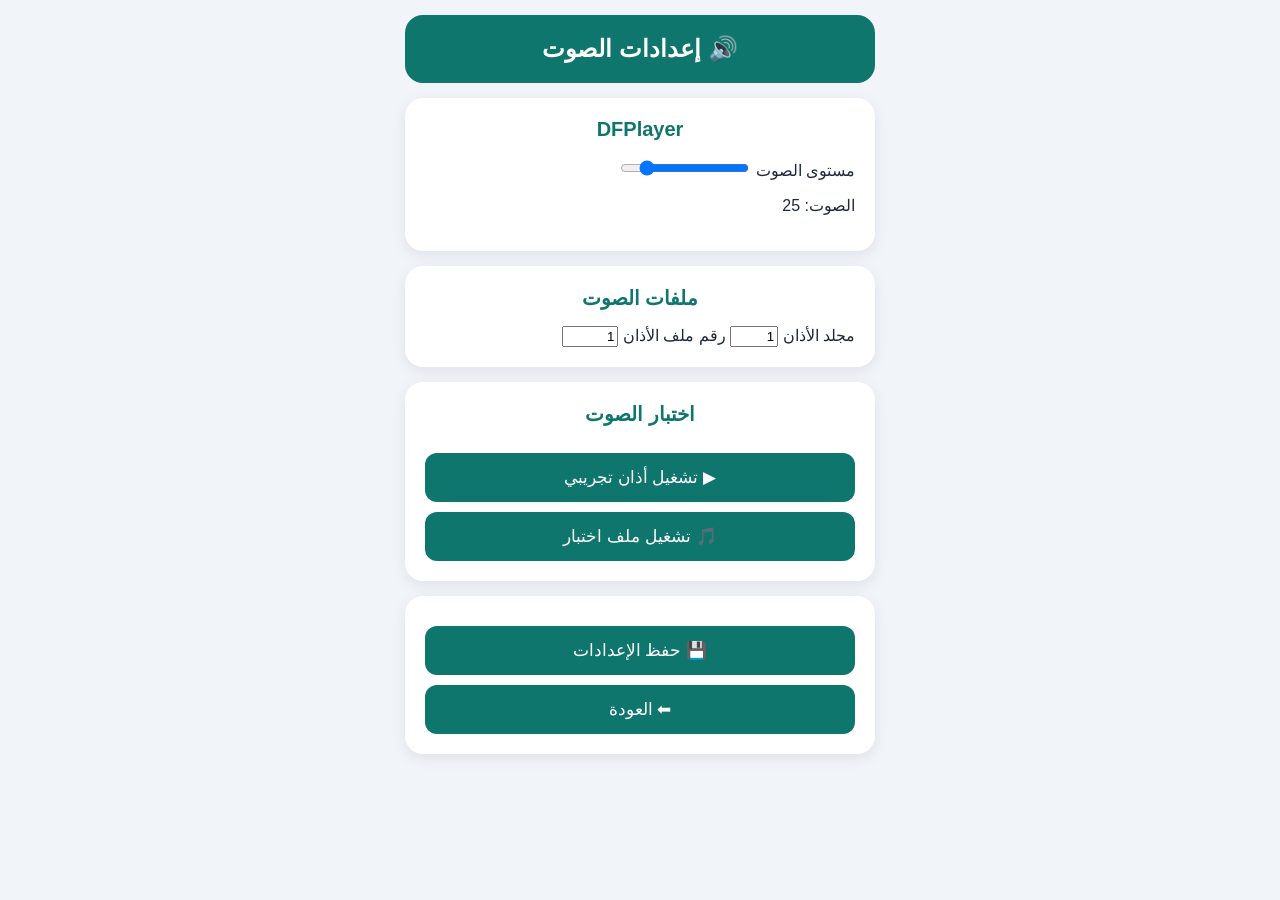
==== data/web/audio.html @ fe8dc4fa "Update project" ====
<!DOCTYPE html>
<html lang="ar" dir="rtl">

<head>

<meta charset="UTF-8">

<meta name="viewport" content="width=device-width, initial-scale=1.0">

<title>
إعدادات الصوت
</title>

<link rel="stylesheet" href="style.css">

</head>


<body>


<div class="app">


<header class="header">

<h1>
🔊 إعدادات الصوت
</h1>

</header>




<section class="card">


<h2>
DFPlayer
</h2>



<label>
مستوى الصوت
</label>


<input 
type="range"
id="volume"
min="0"
max="30"
value="25"
oninput="showVolume(this.value)"
>


<p>

الصوت:
<span id="volumeValue">
25
</span>

</p>



</section>





<section class="card">


<h2>
ملفات الصوت
</h2>



<label>
مجلد الأذان
</label>


<input

type="number"

id="azanFolder"

value="1"

min="1"

max="99"

>




<label>
رقم ملف الأذان
</label>


<input

type="number"

id="azanFile"

value="1"

min="1"

max="999"

>



</section>





<section class="card">


<h2>
اختبار الصوت
</h2>



<button onclick="testAzan()">

▶ تشغيل أذان تجريبي

</button>



<button onclick="testSound()">

🎵 تشغيل ملف اختبار

</button>



</section>






<section class="card">


<button onclick="saveAudioSettings()">

💾 حفظ الإعدادات

</button>



<button onclick="location.href='index.html'">

⬅ العودة

</button>


</section>



</div>



<script src="script.js"></script>



<script>


function showVolume(value)
{

document.getElementById("volumeValue").innerHTML=value;

}




function testSound()
{


fetch("/api/test/audio",
{

method:"POST"

});


}





function saveAudioSettings()
{


let data =
{

volume:
document.getElementById("volume").value,


azanFolder:
document.getElementById("azanFolder").value,


azanFile:
document.getElementById("azanFile").value


};



fetch("/api/settings/audio",
{

method:"POST",

headers:
{
"Content-Type":"application/json"
},

body:
JSON.stringify(data)

});



alert("تم حفظ إعدادات الصوت");


}



</script>



</body>

</html>
---- data/web/style.css ----
* {
    box-sizing: border-box;
}


body {

    margin: 0;

    padding: 0;

    font-family: "Tahoma", "Arial", sans-serif;

    background: #f1f5f9;

    color: #1e293b;

}



.app {

    max-width: 500px;

    margin: auto;

    padding: 15px;

}



/* Header */

.header {

    background: #0f766e;

    color: white;

    padding: 20px;

    border-radius: 18px;

    text-align: center;

    margin-bottom: 15px;

}


.header h1 {

    margin: 0;

    font-size: 24px;

}


#deviceStatus {

    display: inline-block;

    margin-top: 10px;

    background: rgba(255,255,255,0.2);

    padding: 5px 15px;

    border-radius: 20px;

}



/* Clock */

.clock-card {

    background: white;

    border-radius: 20px;

    padding: 25px;

    text-align: center;

    margin-bottom: 15px;

    box-shadow: 0 4px 15px rgba(0,0,0,0.08);

}



#time {

    font-size: 48px;

    font-weight: bold;

    color: #0f766e;

}



#date {

    margin-top: 10px;

    font-size: 18px;

}



/* Cards */

.card {

    background: white;

    border-radius: 18px;

    padding: 20px;

    margin-bottom: 15px;

    box-shadow: 0 4px 15px rgba(0,0,0,0.08);

}



.card h2 {

    margin-top: 0;

    text-align: center;

    color: #0f766e;

    font-size: 20px;

}



/* Next Prayer */

.next-prayer {

    text-align: center;

}



.prayer-name {

    font-size: 36px;

    font-weight: bold;

    margin: 15px;

}



.countdown {

    font-size: 22px;

    color: #dc2626;

}



/* Prayer List */

.prayer-list div {

    display: flex;

    justify-content: space-between;

    padding: 12px;

    border-bottom: 1px solid #e2e8f0;

    font-size: 18px;

}


.prayer-list div:last-child {

    border-bottom: none;

}



/* Status */

.status div {

    display: flex;

    justify-content: space-between;

    padding: 12px;

    font-size: 18px;

}



/* Buttons */

button {

    width: 100%;

    padding: 14px;

    margin-top: 10px;

    border: none;

    border-radius: 12px;

    background: #0f766e;

    color: white;

    font-size: 17px;

    cursor: pointer;

}



button:hover {

    opacity: 0.85;

}



/* Mobile */

@media(max-width:400px) {


    #time {

        font-size: 38px;

    }


    .prayer-name {

        font-size: 30px;

    }

}
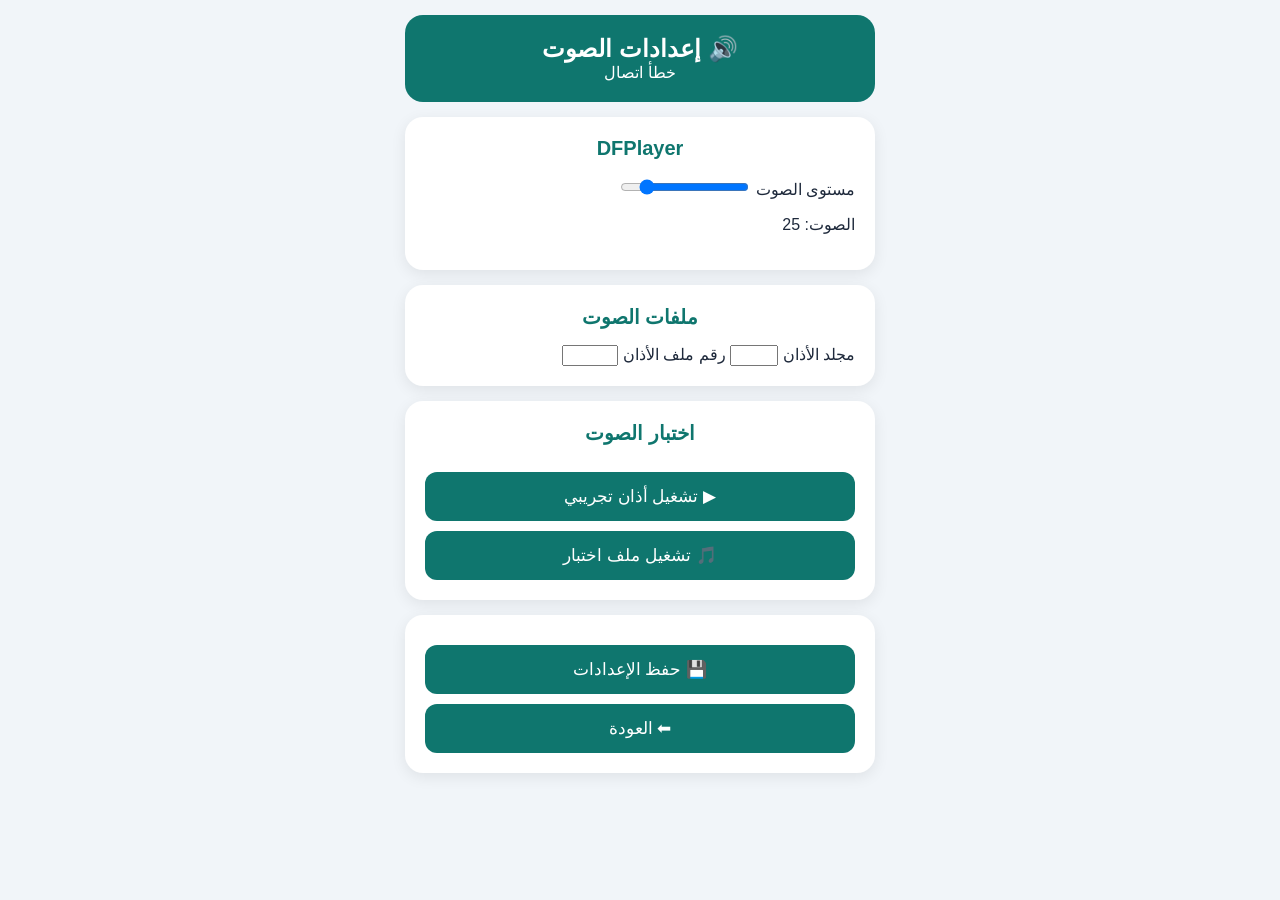
==== commit b9dd1c80: "Update project" ====
--- a/data/web/audio.html
+++ b/data/web/audio.html
@@ -22,13 +22,19 @@
 <div class="app">
 
 
+
 <header class="header">
 
 <h1>
 🔊 إعدادات الصوت
 </h1>
 
+<span id="status">
+جاري التحميل...
+</span>
+
 </header>
+
 
 
 
@@ -47,7 +53,8 @@
 </label>
 
 
-<input 
+
+<input
 type="range"
 id="volume"
 min="0"
@@ -57,18 +64,19 @@
 >
 
 
+
 <p>
-
 الصوت:
 <span id="volumeValue">
 25
 </span>
-
 </p>
 
 
 
 </section>
+
+
 
 
 
@@ -83,6 +91,7 @@
 
 
 
+
 <label>
 مجلد الأذان
 </label>
@@ -94,8 +103,6 @@
 
 id="azanFolder"
 
-value="1"
-
 min="1"
 
 max="99"
@@ -116,8 +123,6 @@
 
 id="azanFile"
 
-value="1"
-
 min="1"
 
 max="999"
@@ -127,6 +132,10 @@
 
 
 </section>
+
+
+
+
 
 
 
@@ -164,6 +173,9 @@
 
 
 
+
+
+
 <section class="card">
 
 
@@ -175,21 +187,29 @@
 
 
 
-<button onclick="location.href='index.html'">
+
+<button onclick="location.href='/'">
 
 ⬅ العودة
 
 </button>
 
 
+
 </section>
 
 
 
+
+
 </div>
 
 
 
+
+
+
+
 <script src="script.js"></script>
 
 
@@ -197,16 +217,148 @@
 <script>
 
 
+
+/*
+==============================
+تحميل الإعدادات من ESP
+==============================
+*/
+
+
+window.onload = function()
+{
+
+
+fetch("/api/settings/audio")
+
+
+.then(response => response.json())
+
+
+.then(data =>
+{
+
+
+document.getElementById("volume")
+.value = data.volume;
+
+
+
+document.getElementById("volumeValue")
+.innerHTML = data.volume;
+
+
+
+document.getElementById("azanFolder")
+.value = data.azanFolder;
+
+
+
+document.getElementById("azanFile")
+.value = data.azanFile;
+
+
+
+document.getElementById("status")
+.innerHTML =
+"متصل";
+
+
+
+})
+
+
+
+.catch(error =>
+{
+
+
+document.getElementById("status")
+.innerHTML =
+"خطأ اتصال";
+
+
+});
+
+
+
+};
+
+
+
+
+
+
+
+/*
+==============================
+عرض مستوى الصوت
+==============================
+*/
+
+
 function showVolume(value)
 {
 
-document.getElementById("volumeValue").innerHTML=value;
+
+document.getElementById("volumeValue")
+.innerHTML=value;
+
 
 }
 
 
 
 
+
+
+
+
+
+/*
+==============================
+اختبار الأذان
+==============================
+*/
+
+
+function testAzan()
+{
+
+
+fetch("/api/test/azan",
+{
+
+method:"POST"
+
+})
+
+
+.then(() =>
+{
+
+alert("تم تشغيل الأذان");
+
+});
+
+
+}
+
+
+
+
+
+
+
+
+
+/*
+==============================
+اختبار ملف صوت
+==============================
+*/
+
+
 function testSound()
 {
 
@@ -216,6 +368,14 @@
 
 method:"POST"
 
+})
+
+
+.then(() =>
+{
+
+alert("تم تشغيل الملف");
+
 });
 
 
@@ -225,6 +385,17 @@
 
 
 
+
+
+
+
+/*
+==============================
+حفظ الإعدادات
+==============================
+*/
+
+
 function saveAudioSettings()
 {
 
@@ -232,42 +403,74 @@
 let data =
 {
 
+
 volume:
-document.getElementById("volume").value,
+Number(
+document.getElementById("volume").value
+),
+
 
 
 azanFolder:
-document.getElementById("azanFolder").value,
+Number(
+document.getElementById("azanFolder").value
+),
+
 
 
 azanFile:
+Number(
 document.getElementById("azanFile").value
+)
 
 
 };
 
 
 
+
 fetch("/api/settings/audio",
 {
 
+
 method:"POST",
 
+
 headers:
 {
+
 "Content-Type":"application/json"
+
 },
+
+
 
 body:
 JSON.stringify(data)
 
+
+
+})
+
+
+
+.then(response => response.text())
+
+
+.then(() =>
+{
+
+
+alert(
+"تم حفظ إعدادات الصوت"
+);
+
+
+
 });
 
 
 
-alert("تم حفظ إعدادات الصوت");
-
-
 }
 
 
@@ -276,6 +479,7 @@
 
 
 
+
 </body>
 
 </html>
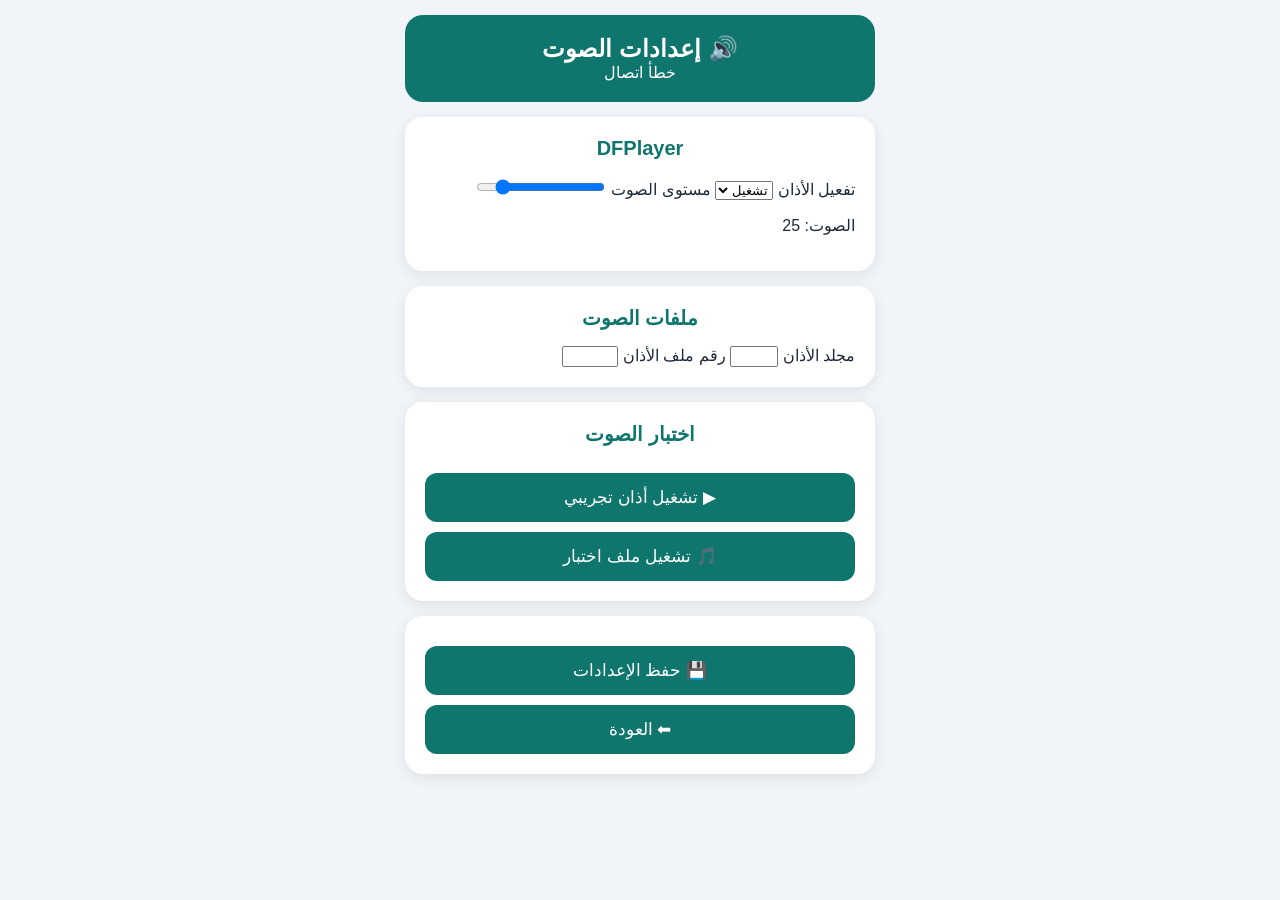
==== commit 1dbbe3b4: "Backup before WiFi Manager redesign" ====
--- a/data/web/audio.html
+++ b/data/web/audio.html
@@ -46,6 +46,22 @@
 DFPlayer
 </h2>
 
+
+<label>
+تفعيل الأذان
+</label>
+
+<select id="azanEnable">
+
+<option value="true">
+تشغيل
+</option>
+
+<option value="false">
+إيقاف
+</option>
+
+</select>
 
 
 <label>
@@ -242,6 +258,8 @@
 document.getElementById("volume")
 .value = data.volume;
 
+document.getElementById("azanEnable")
+.value = data.azanEnable;
 
 
 document.getElementById("volumeValue")
@@ -402,7 +420,6 @@
 
 let data =
 {
-
 
 volume:
 Number(
@@ -410,6 +427,9 @@
 ),
 
 
+azanEnable:
+document.getElementById("azanEnable").value === "true",
+
 
 azanFolder:
 Number(
@@ -417,13 +437,11 @@
 ),
 
 
-
 azanFile:
 Number(
 document.getElementById("azanFile").value
 )
 
-
 };
 
 
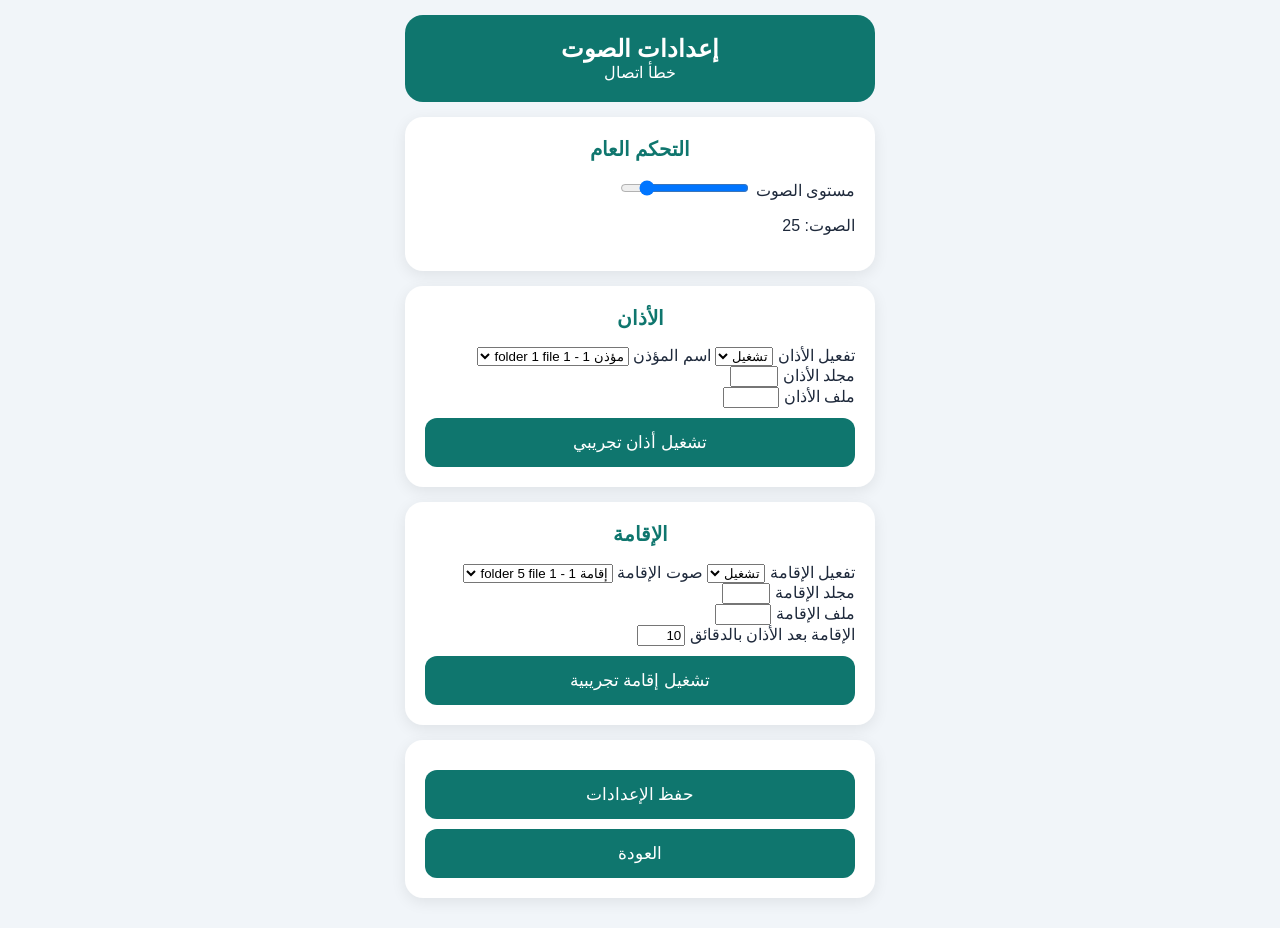
==== commit a111fac7: "Add LCD display integration and redesign AP WiFi setup page" ====
--- a/data/web/audio.html
+++ b/data/web/audio.html
@@ -2,502 +2,199 @@
 <html lang="ar" dir="rtl">
 
 <head>
-
 <meta charset="UTF-8">
-
 <meta name="viewport" content="width=device-width, initial-scale=1.0">
-
-<title>
-إعدادات الصوت
-</title>
-
+<title>إعدادات الصوت</title>
 <link rel="stylesheet" href="style.css">
-
 </head>
 
-
 <body>
-
-
 <div class="app">
 
-
-
 <header class="header">
-
-<h1>
-🔊 إعدادات الصوت
-</h1>
-
-<span id="status">
-جاري التحميل...
-</span>
-
+<h1>إعدادات الصوت</h1>
+<span id="status">جاري التحميل...</span>
 </header>
 
-
-
-
-
-<section class="card">
-
-
-<h2>
-DFPlayer
-</h2>
-
-
-<label>
-تفعيل الأذان
-</label>
-
-<select id="azanEnable">
-
-<option value="true">
-تشغيل
-</option>
-
-<option value="false">
-إيقاف
-</option>
-
-</select>
-
-
-<label>
-مستوى الصوت
-</label>
-
-
-
-<input
-type="range"
-id="volume"
-min="0"
-max="30"
-value="25"
-oninput="showVolume(this.value)"
->
-
-
+<section class="card">
+<h2>التحكم العام</h2>
+
+<label for="volume">مستوى الصوت</label>
+<input type="range" id="volume" min="0" max="30" value="25" oninput="showVolume(this.value)">
 
 <p>
 الصوت:
-<span id="volumeValue">
-25
-</span>
+<span id="volumeValue">25</span>
 </p>
-
-
-
-</section>
-
-
-
-
-
-
-
-<section class="card">
-
-
-<h2>
-ملفات الصوت
-</h2>
-
-
-
-
-<label>
-مجلد الأذان
-</label>
-
-
-<input
-
-type="number"
-
-id="azanFolder"
-
-min="1"
-
-max="99"
-
->
-
-
-
-
-<label>
-رقم ملف الأذان
-</label>
-
-
-<input
-
-type="number"
-
-id="azanFile"
-
-min="1"
-
-max="999"
-
->
-
-
-
-</section>
-
-
-
-
-
-
-
-
-
-<section class="card">
-
-
-<h2>
-اختبار الصوت
-</h2>
-
-
-
-<button onclick="testAzan()">
-
-▶ تشغيل أذان تجريبي
-
-</button>
-
-
-
-<button onclick="testSound()">
-
-🎵 تشغيل ملف اختبار
-
-</button>
-
-
-
-</section>
-
-
-
-
-
-
-
-
-
-<section class="card">
-
-
-<button onclick="saveAudioSettings()">
-
-💾 حفظ الإعدادات
-
-</button>
-
-
-
-
-<button onclick="location.href='/'">
-
-⬅ العودة
-
-</button>
-
-
-
-</section>
-
-
-
-
-
-</div>
-
-
-
-
-
-
-
-<script src="script.js"></script>
-
-
+</section>
+
+<section class="card">
+<h2>الأذان</h2>
+
+<label for="azanEnable">تفعيل الأذان</label>
+<select id="azanEnable">
+<option value="true">تشغيل</option>
+<option value="false">إيقاف</option>
+</select>
+
+<label for="azanPreset">اسم المؤذن</label>
+<select id="azanPreset" onchange="applyPreset('azan')">
+<option value="1:1">مؤذن 1 - folder 1 file 1</option>
+<option value="1:2">مؤذن 2 - folder 1 file 2</option>
+<option value="1:3">مؤذن 3 - folder 1 file 3</option>
+<option value="1:4">مؤذن 4 - folder 1 file 4</option>
+</select>
+
+<div class="field-row">
+<div>
+<label for="azanFolder">مجلد الأذان</label>
+<input type="number" id="azanFolder" min="1" max="99">
+</div>
+
+<div>
+<label for="azanFile">ملف الأذان</label>
+<input type="number" id="azanFile" min="1" max="999">
+</div>
+</div>
+
+<button onclick="testAzan()">تشغيل أذان تجريبي</button>
+</section>
+
+<section class="card">
+<h2>الإقامة</h2>
+
+<label for="iqamaEnable">تفعيل الإقامة</label>
+<select id="iqamaEnable">
+<option value="true">تشغيل</option>
+<option value="false">إيقاف</option>
+</select>
+
+<label for="iqamaPreset">صوت الإقامة</label>
+<select id="iqamaPreset" onchange="applyPreset('iqama')">
+<option value="5:1">إقامة 1 - folder 5 file 1</option>
+<option value="5:2">إقامة 2 - folder 5 file 2</option>
+<option value="5:3">إقامة 3 - folder 5 file 3</option>
+<option value="5:4">إقامة 4 - folder 5 file 4</option>
+</select>
+
+<div class="field-row">
+<div>
+<label for="iqamaFolder">مجلد الإقامة</label>
+<input type="number" id="iqamaFolder" min="1" max="99">
+</div>
+
+<div>
+<label for="iqamaFile">ملف الإقامة</label>
+<input type="number" id="iqamaFile" min="1" max="999">
+</div>
+</div>
+
+<label for="iqamaDelay">الإقامة بعد الأذان بالدقائق</label>
+<input type="number" id="iqamaDelay" min="0" max="60" value="10">
+
+<button onclick="testIqama()">تشغيل إقامة تجريبية</button>
+</section>
+
+<section class="card">
+<button onclick="saveAudioSettings()">حفظ الإعدادات</button>
+<button onclick="location.href='/'">العودة</button>
+</section>
+
+</div>
 
 <script>
-
-
-
-/*
-==============================
-تحميل الإعدادات من ESP
-==============================
-*/
-
-
-window.onload = function()
-{
-
-
-fetch("/api/settings/audio")
-
-
-.then(response => response.json())
-
-
-.then(data =>
-{
-
-
-document.getElementById("volume")
-.value = data.volume;
-
-document.getElementById("azanEnable")
-.value = data.azanEnable;
-
-
-document.getElementById("volumeValue")
-.innerHTML = data.volume;
-
-
-
-document.getElementById("azanFolder")
-.value = data.azanFolder;
-
-
-
-document.getElementById("azanFile")
-.value = data.azanFile;
-
-
-
-document.getElementById("status")
-.innerHTML =
-"متصل";
-
-
-
-})
-
-
-
-.catch(error =>
-{
-
-
-document.getElementById("status")
-.innerHTML =
-"خطأ اتصال";
-
-
-});
-
-
-
-};
-
-
-
-
-
-
-
-/*
-==============================
-عرض مستوى الصوت
-==============================
-*/
-
-
-function showVolume(value)
-{
-
-
-document.getElementById("volumeValue")
-.innerHTML=value;
-
-
-}
-
-
-
-
-
-
-
-
-
-/*
-==============================
-اختبار الأذان
-==============================
-*/
-
-
-function testAzan()
-{
-
-
-fetch("/api/test/azan",
-{
-
-method:"POST"
-
-})
-
-
-.then(() =>
-{
-
-alert("تم تشغيل الأذان");
-
-});
-
-
-}
-
-
-
-
-
-
-
-
-
-/*
-==============================
-اختبار ملف صوت
-==============================
-*/
-
-
-function testSound()
-{
-
-
-fetch("/api/test/audio",
-{
-
-method:"POST"
-
-})
-
-
-.then(() =>
-{
-
-alert("تم تشغيل الملف");
-
-});
-
-
-}
-
-
-
-
-
-
-
-
-
-/*
-==============================
-حفظ الإعدادات
-==============================
-*/
-
-
-function saveAudioSettings()
-{
-
-
-let data =
-{
-
-volume:
-Number(
-document.getElementById("volume").value
-),
-
-
-azanEnable:
-document.getElementById("azanEnable").value === "true",
-
-
-azanFolder:
-Number(
-document.getElementById("azanFolder").value
-),
-
-
-azanFile:
-Number(
-document.getElementById("azanFile").value
-)
-
-};
-
-
-
-
-fetch("/api/settings/audio",
-{
-
-
-method:"POST",
-
-
-headers:
-{
-
-"Content-Type":"application/json"
-
-},
-
-
-
-body:
-JSON.stringify(data)
-
-
-
-})
-
-
-
-.then(response => response.text())
-
-
-.then(() =>
-{
-
-
-alert(
-"تم حفظ إعدادات الصوت"
-);
-
-
-
-});
-
-
-
-}
-
-
-
+function splitPreset(value) {
+    const parts = value.split(":");
+    return {
+        folder: Number(parts[0]),
+        file: Number(parts[1])
+    };
+}
+
+function setPresetFromValues(type, folder, file) {
+    const preset = document.getElementById(type + "Preset");
+    const value = folder + ":" + file;
+
+    for (const option of preset.options) {
+        if (option.value === value) {
+            preset.value = value;
+            return;
+        }
+    }
+}
+
+function applyPreset(type) {
+    const selected = splitPreset(document.getElementById(type + "Preset").value);
+    document.getElementById(type + "Folder").value = selected.folder;
+    document.getElementById(type + "File").value = selected.file;
+}
+
+function showVolume(value) {
+    document.getElementById("volumeValue").textContent = value;
+}
+
+function loadAudioSettings() {
+    fetch("/api/settings/audio")
+        .then(response => response.json())
+        .then(data => {
+            document.getElementById("volume").value = data.volume;
+            document.getElementById("volumeValue").textContent = data.volume;
+
+            document.getElementById("azanEnable").value = String(data.azanEnable);
+            document.getElementById("azanFolder").value = data.azanFolder;
+            document.getElementById("azanFile").value = data.azanFile;
+            setPresetFromValues("azan", data.azanFolder, data.azanFile);
+
+            document.getElementById("iqamaEnable").value = String(data.iqamaEnable);
+            document.getElementById("iqamaFolder").value = data.iqamaFolder;
+            document.getElementById("iqamaFile").value = data.iqamaFile;
+            document.getElementById("iqamaDelay").value = data.iqamaDelay;
+            setPresetFromValues("iqama", data.iqamaFolder, data.iqamaFile);
+
+            document.getElementById("status").textContent = "متصل";
+        })
+        .catch(() => {
+            document.getElementById("status").textContent = "خطأ اتصال";
+        });
+}
+
+function testAzan() {
+    fetch("/api/test/azan", { method: "POST" })
+        .then(() => alert("تم تشغيل الأذان"));
+}
+
+function testIqama() {
+    fetch("/api/test/iqama", { method: "POST" })
+        .then(() => alert("تم تشغيل الإقامة"));
+}
+
+function saveAudioSettings() {
+    const data = {
+        volume: Number(document.getElementById("volume").value),
+        azanEnable: document.getElementById("azanEnable").value === "true",
+        azanFolder: Number(document.getElementById("azanFolder").value),
+        azanFile: Number(document.getElementById("azanFile").value),
+        iqamaEnable: document.getElementById("iqamaEnable").value === "true",
+        iqamaFolder: Number(document.getElementById("iqamaFolder").value),
+        iqamaFile: Number(document.getElementById("iqamaFile").value),
+        iqamaDelay: Number(document.getElementById("iqamaDelay").value)
+    };
+
+    fetch("/api/settings/audio", {
+        method: "POST",
+        headers: {
+            "Content-Type": "application/json"
+        },
+        body: JSON.stringify(data)
+    })
+    .then(() => {
+        document.getElementById("status").textContent = "تم الحفظ";
+        alert("تم حفظ إعدادات الصوت");
+    });
+}
+
+window.onload = loadAudioSettings;
 </script>
 
-
-
-
 </body>
-
-</html>+</html>
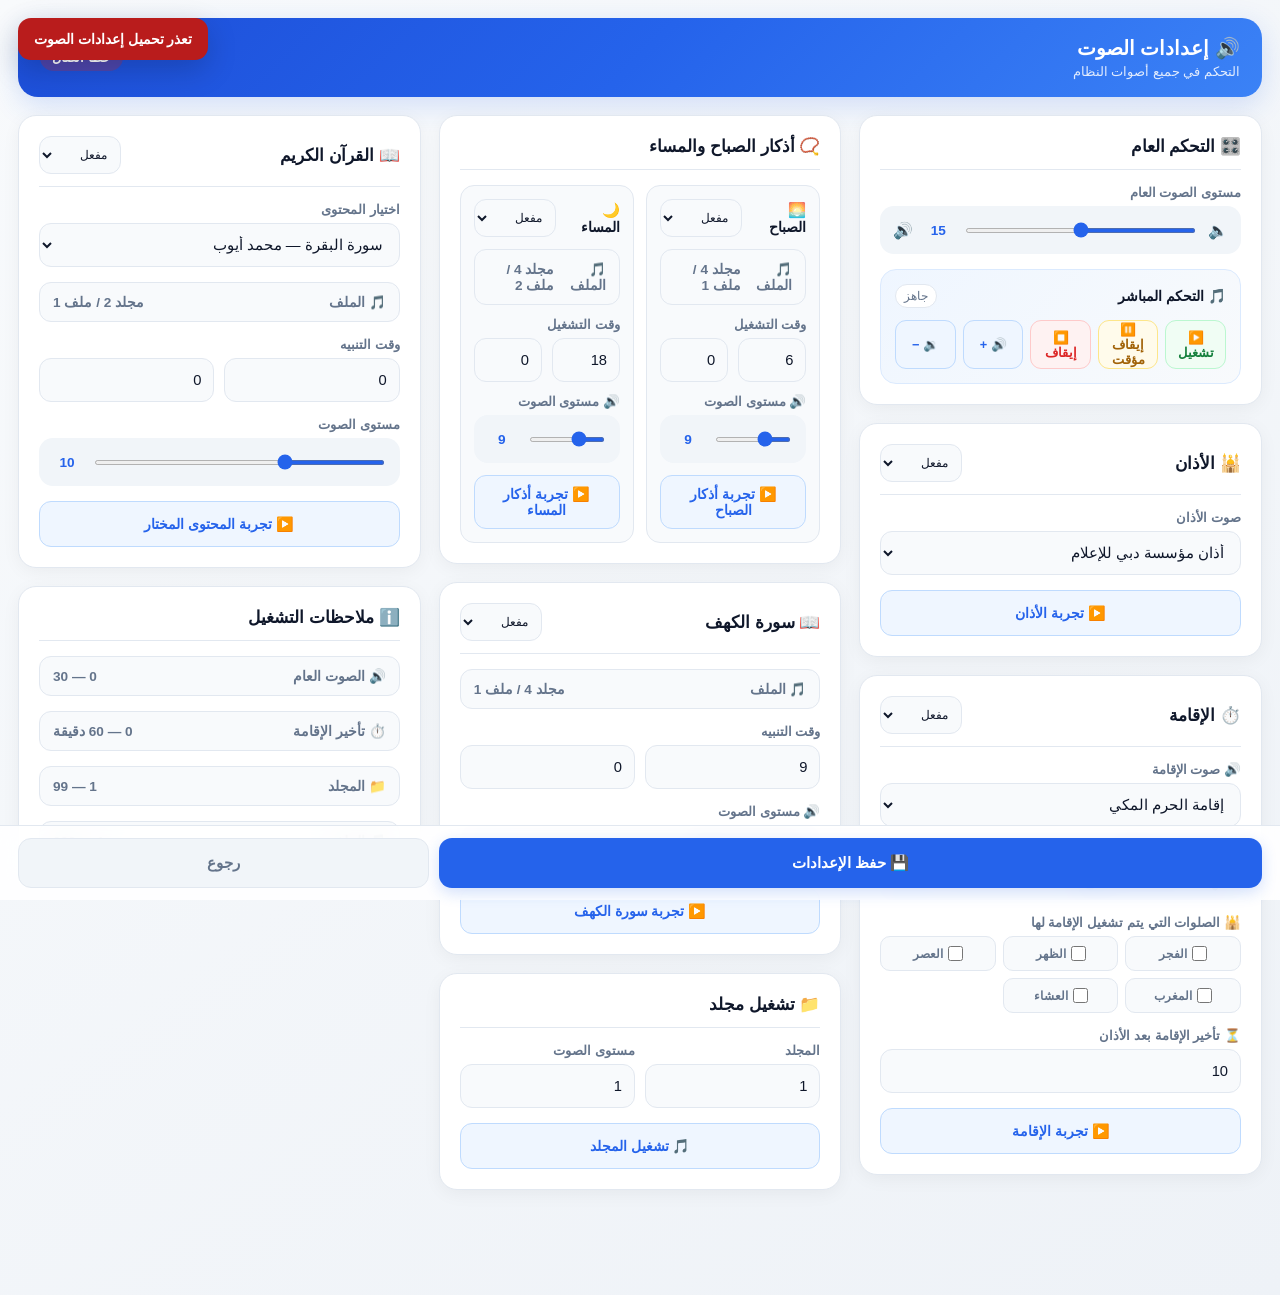
==== commit 99129e25: "Improve WiFi startup, prayer initialization and settings defaults" ====
--- a/data/web/audio.html
+++ b/data/web/audio.html
@@ -2,199 +2,5070 @@
 <html lang="ar" dir="rtl">
 
 <head>
-<meta charset="UTF-8">
-<meta name="viewport" content="width=device-width, initial-scale=1.0">
-<title>إعدادات الصوت</title>
-<link rel="stylesheet" href="style.css">
+
+    <meta charset="UTF-8">
+
+    <meta
+        name="viewport"
+        content="width=device-width, initial-scale=1.0, maximum-scale=1.0, user-scalable=no">
+
+    <title>إعدادات الصوت</title>
+
+    <style>
+
+        :root {
+            --primary: #2563eb;
+            --primary-hover: #1d4ed8;
+
+            --bg: #f8fafc;
+            --card-bg: #ffffff;
+
+            --text: #0f172a;
+            --muted: #64748b;
+
+            --border: #e2e8f0;
+
+            --success: #16a34a;
+            --danger: #dc2626;
+            --warning: #d97706;
+
+            --radius: 18px;
+            --radius-small: 12px;
+
+            --shadow:
+                0 4px 20px -2px rgba(0, 0, 0, 0.06);
+
+            --shadow-hover:
+                0 8px 28px -4px rgba(0, 0, 0, 0.10);
+        }
+
+
+        * {
+            box-sizing: border-box;
+            -webkit-tap-highlight-color: transparent;
+        }
+
+
+        html {
+            width: 100%;
+            min-height: 100%;
+            scroll-behavior: smooth;
+        }
+
+
+        body {
+            margin: 0;
+            padding: 18px;
+            min-height: 100vh;
+
+            font-family:
+                -apple-system,
+                BlinkMacSystemFont,
+                "Segoe UI",
+                Roboto,
+                Tahoma,
+                Arial,
+                sans-serif;
+
+            background:
+                linear-gradient(
+                    145deg,
+                    #f8fafc 0%,
+                    #eef2f7 100%
+                );
+
+            color: var(--text);
+            direction: rtl;
+
+            padding-bottom: 105px;
+        }
+
+
+        button,
+        input,
+        select {
+            font-family: inherit;
+        }
+
+
+        button {
+            -webkit-tap-highlight-color: transparent;
+        }
+
+
+        button:focus-visible,
+        input:focus-visible,
+        select:focus-visible {
+            outline: 3px solid rgba(37, 99, 235, 0.18);
+            outline-offset: 2px;
+        }
+
+
+        .app {
+            width: 100%;
+            max-width: 1450px;
+            margin: 0 auto;
+        }
+
+
+        /* =====================================================
+           HEADER
+        ===================================================== */
+
+        .header {
+            width: 100%;
+
+            background:
+                linear-gradient(
+                    135deg,
+                    #1d4ed8,
+                    #2563eb,
+                    #3b82f6
+                );
+
+            color: #ffffff;
+
+            padding: 18px 22px;
+
+            border-radius: 20px;
+
+            box-shadow:
+                0 8px 28px rgba(37, 99, 235, 0.18);
+
+            display: flex;
+
+            justify-content: space-between;
+
+            align-items: center;
+
+            gap: 15px;
+
+            margin-bottom: 18px;
+        }
+
+
+        .header h1 {
+            margin: 0;
+            font-size: 1.25rem;
+            font-weight: 700;
+        }
+
+
+        .header small {
+            display: block;
+            margin-top: 4px;
+            opacity: 0.85;
+            font-size: 0.8rem;
+        }
+
+
+        .status-badge {
+            flex-shrink: 0;
+
+            font-size: 0.8rem;
+
+            padding: 6px 12px;
+
+            background:
+                rgba(255, 255, 255, 0.18);
+
+            color: #ffffff;
+
+            border-radius: 30px;
+
+            font-weight: 600;
+
+            white-space: nowrap;
+
+            transition:
+                background 0.2s ease;
+        }
+
+
+        .status-badge.success {
+            background: rgba(22, 163, 74, 0.25);
+        }
+
+
+        .status-badge.error {
+            background: rgba(220, 38, 38, 0.25);
+        }
+
+
+        /* =====================================================
+           GRID
+        ===================================================== */
+
+        .settings-grid {
+            display: grid;
+
+            grid-template-columns:
+                repeat(3, minmax(0, 1fr));
+
+            gap: 18px;
+
+            align-items: start;
+        }
+
+
+        .settings-column {
+            display: flex;
+            flex-direction: column;
+            gap: 18px;
+            min-width: 0;
+        }
+
+
+        /* =====================================================
+           CARD
+        ===================================================== */
+
+        .card {
+            width: 100%;
+
+            background: var(--card-bg);
+
+            border-radius: var(--radius);
+
+            padding: 20px;
+
+            border: 1px solid var(--border);
+
+            box-shadow: var(--shadow);
+
+            display: flex;
+
+            flex-direction: column;
+
+            gap: 15px;
+
+            min-width: 0;
+
+            transition:
+                box-shadow 0.2s ease,
+                transform 0.2s ease,
+                opacity 0.2s ease;
+        }
+
+
+        .card:hover {
+            box-shadow: var(--shadow-hover);
+        }
+
+
+        .card.disabled {
+            opacity: 0.58;
+        }
+
+
+        .card-header {
+            display: flex;
+
+            justify-content: space-between;
+
+            align-items: center;
+
+            gap: 10px;
+
+            padding-bottom: 12px;
+
+            border-bottom:
+                1px solid var(--border);
+        }
+
+
+        .card-header h2 {
+            margin: 0;
+
+            font-size: 1.05rem;
+
+            font-weight: 700;
+
+            display: flex;
+
+            align-items: center;
+
+            gap: 7px;
+        }
+
+
+        /* =====================================================
+           FIELDS
+        ===================================================== */
+
+        .field-group {
+            display: flex;
+            flex-direction: column;
+            gap: 6px;
+        }
+
+
+        label,
+        .label {
+            font-size: 0.84rem;
+            font-weight: 600;
+            color: var(--muted);
+        }
+
+
+        .field-row {
+            display: grid;
+
+            grid-template-columns:
+                repeat(2, minmax(0, 1fr));
+
+            gap: 10px;
+        }
+
+
+        /* =====================================================
+           INPUTS
+        ===================================================== */
+
+        input[type="number"],
+        select {
+            width: 100%;
+
+            min-width: 0;
+
+            min-height: 44px;
+
+            padding: 10px 12px;
+
+            border:
+                1px solid var(--border);
+
+            border-radius:
+                var(--radius-small);
+
+            background: #f8fafc;
+
+            color: var(--text);
+
+            font-size: 0.92rem;
+
+            outline: none;
+
+            transition:
+                border-color 0.2s ease,
+                box-shadow 0.2s ease,
+                background 0.2s ease;
+        }
+
+
+        input[type="number"]:focus,
+        select:focus {
+            border-color:
+                var(--primary);
+
+            background:
+                #ffffff;
+
+            box-shadow:
+                0 0 0 3px
+                rgba(37, 99, 235, 0.10);
+        }
+
+
+        .compact-select {
+            width: auto;
+
+            min-width: 82px;
+
+            min-height: 38px;
+
+            padding: 6px 9px;
+
+            font-size: 0.78rem;
+        }
+
+
+        /* =====================================================
+           VOLUME
+        ===================================================== */
+
+        .volume-box {
+            width: 100%;
+
+            min-height: 48px;
+
+            background:
+                #f1f5f9;
+
+            padding: 10px 13px;
+
+            border-radius: 14px;
+
+            display: flex;
+
+            align-items: center;
+
+            gap: 10px;
+        }
+
+
+        input[type="range"] {
+            flex: 1;
+
+            min-width: 0;
+
+            height: 5px;
+
+            padding: 0;
+
+            accent-color:
+                var(--primary);
+
+            cursor: pointer;
+        }
+
+
+        .val-badge {
+            min-width: 30px;
+
+            text-align: center;
+
+            font-weight: 700;
+
+            color: var(--primary);
+
+            font-size: 0.85rem;
+        }
+
+
+        .small-volume-box {
+            display: flex;
+
+            align-items: center;
+
+            gap: 8px;
+
+            background:
+                #f1f5f9;
+
+            border-radius: 12px;
+
+            padding: 9px 11px;
+        }
+
+
+        .small-volume-value {
+            min-width: 28px;
+
+            text-align: center;
+
+            font-size: 0.8rem;
+
+            font-weight: 700;
+
+            color: var(--primary);
+        }
+
+
+        /* =====================================================
+           LIVE AUDIO CONTROL
+        ===================================================== */
+
+        .audio-control-box {
+            background:
+                linear-gradient(
+                    135deg,
+                    #eff6ff,
+                    #f8fafc
+                );
+
+            border:
+                1px solid #dbeafe;
+
+            border-radius: 16px;
+
+            padding: 14px;
+
+            display: flex;
+
+            flex-direction: column;
+
+            gap: 12px;
+        }
+
+
+        .audio-control-title {
+            display: flex;
+
+            align-items: center;
+
+            justify-content: space-between;
+
+            gap: 10px;
+        }
+
+
+        .audio-control-title strong {
+            font-size: 0.9rem;
+            color: var(--text);
+        }
+
+
+        .audio-control-state {
+            font-size: 0.72rem;
+
+            color: var(--muted);
+
+            background: #ffffff;
+
+            border:
+                1px solid var(--border);
+
+            padding: 4px 8px;
+
+            border-radius: 20px;
+
+            white-space: nowrap;
+        }
+
+
+        .audio-buttons {
+            display: grid;
+
+            grid-template-columns:
+                repeat(5, minmax(0, 1fr));
+
+            gap: 7px;
+        }
+
+
+        .audio-btn {
+            min-height: 44px;
+
+            border-radius: 11px;
+
+            border:
+                1px solid var(--border);
+
+            background: #ffffff;
+
+            color: var(--text);
+
+            font-size: 0.8rem;
+
+            font-weight: 700;
+
+            cursor: pointer;
+
+            display: flex;
+
+            align-items: center;
+
+            justify-content: center;
+
+            gap: 4px;
+
+            transition:
+                background 0.15s ease,
+                transform 0.12s ease,
+                opacity 0.15s ease;
+        }
+
+
+        .audio-btn:hover {
+            background: #f1f5f9;
+        }
+
+
+        .audio-btn:active {
+            transform: scale(0.96);
+        }
+
+
+        .audio-btn:disabled {
+            opacity: 0.55;
+            cursor: wait;
+        }
+
+
+        .audio-btn.play {
+            color: #15803d;
+            border-color: #bbf7d0;
+            background: #f0fdf4;
+        }
+
+
+        .audio-btn.pause {
+            color: #a16207;
+            border-color: #fde68a;
+            background: #fffbeb;
+        }
+
+
+        .audio-btn.stop {
+            color: #dc2626;
+            border-color: #fecaca;
+            background: #fef2f2;
+        }
+
+
+        .audio-btn.volume {
+            color: var(--primary);
+            border-color: #bfdbfe;
+            background: #eff6ff;
+        }
+
+
+        /* =====================================================
+           TEST BUTTON
+        ===================================================== */
+
+        .btn-test {
+            width: 100%;
+
+            min-height: 46px;
+
+            padding: 10px 12px;
+
+            background:
+                #eff6ff;
+
+            color:
+                var(--primary);
+
+            border:
+                1px solid #bfdbfe;
+
+            border-radius: 12px;
+
+            font-size: 0.88rem;
+
+            font-weight: 600;
+
+            cursor: pointer;
+
+            display: flex;
+
+            align-items: center;
+
+            justify-content: center;
+
+            gap: 6px;
+
+            transition:
+                background 0.2s ease,
+                transform 0.15s ease,
+                opacity 0.2s ease;
+        }
+
+
+        .btn-test:hover {
+            background: #dbeafe;
+        }
+
+
+        .btn-test:active {
+            transform: scale(0.98);
+        }
+
+
+        .btn-test:disabled {
+            opacity: 0.6;
+            cursor: wait;
+        }
+
+
+        /* =====================================================
+           PRAYER CHECKBOXES
+        ===================================================== */
+
+        .prayer-check-grid {
+            display: grid;
+
+            grid-template-columns:
+                repeat(3, minmax(0, 1fr));
+
+            gap: 7px;
+        }
+
+
+        .prayer-check {
+            margin: 0;
+
+            padding: 9px 5px;
+
+            min-width: 0;
+
+            display: flex;
+
+            align-items: center;
+
+            justify-content: center;
+
+            gap: 5px;
+
+            background:
+                #f8fafc;
+
+            border:
+                1px solid var(--border);
+
+            border-radius: 10px;
+
+            color: var(--muted);
+
+            font-size: 0.76rem;
+
+            cursor: pointer;
+
+            transition:
+                background 0.2s ease,
+                border-color 0.2s ease,
+                color 0.2s ease;
+        }
+
+
+        .prayer-check input {
+            width: 15px;
+            height: 15px;
+
+            min-height: 15px;
+
+            margin: 0;
+            padding: 0;
+
+            accent-color:
+                var(--primary);
+
+            cursor: pointer;
+        }
+
+
+        .prayer-check:has(input:checked) {
+            background:
+                #eff6ff;
+
+            border-color:
+                #93c5fd;
+
+            color:
+                var(--primary);
+        }
+
+
+        /* =====================================================
+           ADHKAR
+        ===================================================== */
+
+        .adhkar-grid {
+            display: grid;
+
+            grid-template-columns:
+                repeat(2, minmax(0, 1fr));
+
+            gap: 12px;
+        }
+
+
+        .adhkar-card {
+            min-width: 0;
+
+            background:
+                #f8fafc;
+
+            border:
+                1px solid var(--border);
+
+            border-radius: 14px;
+
+            padding: 13px;
+
+            display: flex;
+
+            flex-direction: column;
+
+            gap: 12px;
+
+            transition:
+                opacity 0.2s ease;
+        }
+
+
+        .adhkar-card.disabled {
+            opacity: 0.58;
+        }
+
+
+        .adhkar-header {
+            display: flex;
+
+            justify-content: space-between;
+
+            align-items: center;
+
+            gap: 7px;
+        }
+
+
+        .adhkar-header h3 {
+            margin: 0;
+            font-size: 0.9rem;
+        }
+
+
+        /* =====================================================
+           SYSTEM ROW
+        ===================================================== */
+
+        .system-row {
+            display: flex;
+
+            align-items: center;
+
+            justify-content: space-between;
+
+            gap: 10px;
+
+            padding: 11px 13px;
+
+            background:
+                #f8fafc;
+
+            border:
+                1px solid var(--border);
+
+            border-radius: 12px;
+        }
+
+
+        .system-row span {
+            color:
+                var(--muted);
+
+            font-size: 0.85rem;
+
+            font-weight: 600;
+        }
+
+
+        /* =====================================================
+           TOAST
+        ===================================================== */
+
+        .toast {
+            position: fixed;
+
+            top: 18px;
+            left: 18px;
+
+            z-index: 9999;
+
+            max-width: 360px;
+
+            padding: 13px 16px;
+
+            border-radius: 13px;
+
+            background: #0f172a;
+
+            color: #ffffff;
+
+            box-shadow:
+                0 10px 30px rgba(0,0,0,0.18);
+
+            font-size: 0.85rem;
+
+            font-weight: 600;
+
+            opacity: 0;
+
+            pointer-events: none;
+
+            transform:
+                translateY(-10px);
+
+            transition:
+                opacity 0.25s ease,
+                transform 0.25s ease;
+        }
+
+
+        .toast.show {
+            opacity: 1;
+
+            transform:
+                translateY(0);
+        }
+
+
+        .toast.success {
+            background:
+                #15803d;
+        }
+
+
+        .toast.error {
+            background:
+                #b91c1c;
+        }
+
+
+        .toast.warning {
+            background:
+                #b45309;
+        }
+
+
+        /* =====================================================
+           FOOTER
+        ===================================================== */
+
+        .actions-footer {
+            position: fixed;
+
+            left: 0;
+            right: 0;
+            bottom: 0;
+
+            z-index: 100;
+
+            background:
+                rgba(255,255,255,0.88);
+
+            backdrop-filter:
+                blur(14px);
+
+            -webkit-backdrop-filter:
+                blur(14px);
+
+            padding:
+                12px 18px;
+
+            border-top:
+                1px solid var(--border);
+        }
+
+
+        .actions-container {
+            width: 100%;
+
+            max-width: 1450px;
+
+            margin: 0 auto;
+
+            display: grid;
+
+            grid-template-columns:
+                2fr 1fr;
+
+            gap: 10px;
+        }
+
+
+        .btn-primary,
+        .btn-secondary {
+            min-height: 50px;
+
+            border-radius: 13px;
+
+            font-size: 0.95rem;
+
+            cursor: pointer;
+
+            font-weight: 700;
+        }
+
+
+        .btn-primary {
+            background:
+                var(--primary);
+
+            color:
+                #ffffff;
+
+            border: none;
+
+            box-shadow:
+                0 5px 15px
+                rgba(37,99,235,0.20);
+        }
+
+
+        .btn-primary:hover {
+            background:
+                var(--primary-hover);
+        }
+
+
+        .btn-primary:disabled {
+            opacity: 0.6;
+            cursor: wait;
+        }
+
+
+        .btn-secondary {
+            background:
+                #f1f5f9;
+
+            color:
+                var(--muted);
+
+            border:
+                1px solid var(--border);
+        }
+
+
+        /* =====================================================
+           RESPONSIVE
+        ===================================================== */
+
+        @media (max-width:1050px) {
+
+            .settings-grid {
+                grid-template-columns:
+                    repeat(2,minmax(0,1fr));
+            }
+        }
+
+
+        @media (max-width:700px) {
+
+            body {
+                padding: 10px;
+                padding-bottom: 95px;
+            }
+
+
+            .header {
+                padding: 15px;
+                margin-bottom: 12px;
+            }
+
+
+            .settings-grid {
+                grid-template-columns: 1fr;
+                gap: 12px;
+            }
+
+
+            .settings-column {
+                gap: 12px;
+            }
+
+
+            .card {
+                padding: 15px;
+                border-radius: 16px;
+            }
+
+
+            .adhkar-grid {
+                grid-template-columns:
+                    repeat(2,minmax(0,1fr));
+
+                gap: 8px;
+            }
+
+
+            .prayer-check-grid {
+                grid-template-columns:
+                    repeat(2,minmax(0,1fr));
+            }
+
+
+            .audio-buttons {
+                grid-template-columns:
+                    repeat(5, minmax(0,1fr));
+
+                gap: 5px;
+            }
+
+
+            .audio-btn {
+                min-height: 42px;
+                font-size: 0.72rem;
+            }
+
+
+            .actions-footer {
+                padding:
+                    9px 10px;
+            }
+
+
+            .toast {
+                top: 10px;
+                left: 10px;
+                right: 10px;
+                max-width: none;
+            }
+        }
+
+
+        @media (max-width:360px) {
+
+            body {
+                padding: 7px;
+                padding-bottom: 90px;
+            }
+
+
+            .header {
+                flex-direction: column;
+                text-align: center;
+            }
+
+
+            .card {
+                padding: 12px;
+            }
+
+
+            .adhkar-grid {
+                gap: 6px;
+            }
+
+
+            .actions-container {
+                gap: 7px;
+            }
+
+
+            .btn-primary,
+            .btn-secondary {
+                min-height: 46px;
+                font-size: 0.85rem;
+            }
+
+
+            .audio-buttons {
+                grid-template-columns:
+                    repeat(3, 1fr);
+            }
+        }
+
+
+        @media (prefers-reduced-motion:reduce) {
+
+            * {
+                transition:none !important;
+                scroll-behavior:auto !important;
+            }
+        }
+
+    </style>
+
 </head>
 
+
 <body>
+
+
+<div id="toast" class="toast"></div>
+
+
 <div class="app">
 
-<header class="header">
-<h1>إعدادات الصوت</h1>
-<span id="status">جاري التحميل...</span>
-</header>
-
-<section class="card">
-<h2>التحكم العام</h2>
-
-<label for="volume">مستوى الصوت</label>
-<input type="range" id="volume" min="0" max="30" value="25" oninput="showVolume(this.value)">
-
-<p>
-الصوت:
-<span id="volumeValue">25</span>
-</p>
-</section>
-
-<section class="card">
-<h2>الأذان</h2>
-
-<label for="azanEnable">تفعيل الأذان</label>
-<select id="azanEnable">
-<option value="true">تشغيل</option>
-<option value="false">إيقاف</option>
-</select>
-
-<label for="azanPreset">اسم المؤذن</label>
-<select id="azanPreset" onchange="applyPreset('azan')">
-<option value="1:1">مؤذن 1 - folder 1 file 1</option>
-<option value="1:2">مؤذن 2 - folder 1 file 2</option>
-<option value="1:3">مؤذن 3 - folder 1 file 3</option>
-<option value="1:4">مؤذن 4 - folder 1 file 4</option>
-</select>
-
-<div class="field-row">
-<div>
-<label for="azanFolder">مجلد الأذان</label>
-<input type="number" id="azanFolder" min="1" max="99">
+
+    <!-- =====================================================
+         HEADER
+    ===================================================== -->
+
+    <header class="header">
+
+        <div>
+
+            <h1>
+                🔊 إعدادات الصوت
+            </h1>
+
+            <small>
+                التحكم في جميع أصوات النظام
+            </small>
+
+        </div>
+
+
+        <span
+            id="status"
+            class="status-badge">
+
+            جاري التحميل...
+
+        </span>
+
+    </header>
+
+
+
+    <!-- =====================================================
+         SETTINGS
+    ===================================================== -->
+
+    <main class="settings-grid">
+
+
+        <!-- =================================================
+             COLUMN 1
+        ================================================= -->
+
+        <div class="settings-column">
+
+
+            <!-- GENERAL -->
+
+            <section class="card">
+
+                <div class="card-header">
+
+                    <h2>
+                        🎛️ التحكم العام
+                    </h2>
+
+                </div>
+
+
+                <div class="field-group">
+
+                    <label>
+                        مستوى الصوت العام
+                    </label>
+
+
+                    <div class="volume-box">
+
+                        <span>🔈</span>
+
+
+                        <input
+                            type="range"
+                            id="volume"
+                            min="0"
+                            max="30"
+                            value="15">
+
+
+                        <span
+                            id="volumeValue"
+                            class="val-badge">
+
+                            15
+
+                        </span>
+
+
+                        <span>🔊</span>
+
+                    </div>
+
+                </div>
+
+
+                <div class="audio-control-box">
+
+                    <div class="audio-control-title">
+
+                        <strong>
+                            🎵 التحكم المباشر
+                        </strong>
+
+                        <span
+                            id="audioControlState"
+                            class="audio-control-state">
+
+                            جاهز
+
+                        </span>
+
+                    </div>
+
+
+                    <div class="audio-buttons">
+
+                        <button
+                            type="button"
+                            id="audioPlayButton"
+                            class="audio-btn play">
+
+                            ▶️ تشغيل
+
+                        </button>
+
+
+                        <button
+                            type="button"
+                            id="audioPauseButton"
+                            class="audio-btn pause">
+
+                            ⏸️ إيقاف مؤقت
+
+                        </button>
+
+
+                        <button
+                            type="button"
+                            id="audioStopButton"
+                            class="audio-btn stop">
+
+                            ⏹️ إيقاف
+
+                        </button>
+
+
+                        <button
+                            type="button"
+                            id="audioVolumeUpButton"
+                            class="audio-btn volume">
+
+                            🔊 +
+
+                        </button>
+
+
+                        <button
+                            type="button"
+                            id="audioVolumeDownButton"
+                            class="audio-btn volume">
+
+                            🔉 −
+
+                        </button>
+
+                    </div>
+
+                </div>
+
+            </section>
+
+
+
+            <!-- AZAN -->
+
+            <section
+                id="azanCard"
+                class="card">
+
+                <div class="card-header">
+
+                    <h2>
+                        🕌 الأذان
+                    </h2>
+
+
+                    <select
+                        id="azanEnable"
+                        class="compact-select">
+
+                        <option value="true">
+                            مفعل
+                        </option>
+
+                        <option value="false">
+                            معطل
+                        </option>
+
+                    </select>
+
+                </div>
+
+
+                <div class="field-group">
+
+                    <label>
+                        صوت الأذان
+                    </label>
+
+
+                    <select
+                        id="azanPreset">
+
+                        <option value="1:1">
+                            أذان مؤسسة دبي للإعلام
+                        </option>
+
+                        <option value="1:2">
+                            أذان قصير
+                        </option>
+
+                        <option value="1:3">
+                            أذان الحرم المكي
+                        </option>
+
+                        <option value="1:4">
+                            أذان الشيخ مشاري
+                        </option>
+
+                        <option value="1:5">
+                            جرس
+                        </option>
+
+                    </select>
+
+                </div>
+
+
+                <button
+                    type="button"
+                    class="btn-test"
+                    data-test-endpoint="/api/test/azan"
+                    data-test-message="تم تشغيل الأذان">
+
+                    ▶️ تجربة الأذان
+
+                </button>
+
+            </section>
+
+
+
+            <!-- IQAMA -->
+
+            <section
+                id="iqamaCard"
+                class="card">
+
+                <div class="card-header">
+
+                    <h2>
+                        ⏱️ الإقامة
+                    </h2>
+
+
+                    <select
+                        id="iqamaEnable"
+                        class="compact-select">
+
+                        <option value="true">
+                            مفعل
+                        </option>
+
+                        <option value="false">
+                            معطل
+                        </option>
+
+                    </select>
+
+                </div>
+
+
+                <div class="field-group">
+
+                    <label>
+                        🔊 صوت الإقامة
+                    </label>
+
+
+                    <select
+                        id="iqamaPreset">
+
+                        <option value="2:4">
+                            إقامة الحرم المكي
+                        </option>
+
+                        <option value="2:5">
+                            إقامة الحرم المدني
+                        </option>
+
+                        <option value="2:6">
+                            إقامة قصيرة
+                        </option>
+
+                        <option value="2:7">
+                            إقامة طويلة
+                        </option>
+
+                        <option value="2:8">
+                            جرس
+                        </option>
+
+                    </select>
+
+                </div>
+
+
+                <div class="field-group">
+
+                    <label>
+                        🔉 مستوى صوت الإقامة
+                    </label>
+
+
+                    <div class="small-volume-box">
+
+                        <span>🔊</span>
+
+
+                        <input
+                            type="range"
+                            id="iqamaVolume"
+                            min="0"
+                            max="30"
+                            value="12">
+
+
+                        <span
+                            id="iqamaVolumeValue"
+                            class="small-volume-value">
+
+                            12
+
+                        </span>
+
+                    </div>
+
+                </div>
+
+
+                <div class="field-group">
+
+                    <label>
+                        🕌 الصلوات التي يتم تشغيل الإقامة لها
+                    </label>
+
+
+                    <div class="prayer-check-grid">
+
+                        <label class="prayer-check">
+
+                            <input
+                                type="checkbox"
+                                id="iqamaFajr">
+
+                            <span>الفجر</span>
+
+                        </label>
+
+
+                        <label class="prayer-check">
+
+                            <input
+                                type="checkbox"
+                                id="iqamaDhuhr">
+
+                            <span>الظهر</span>
+
+                        </label>
+
+
+                        <label class="prayer-check">
+
+                            <input
+                                type="checkbox"
+                                id="iqamaAsr">
+
+                            <span>العصر</span>
+
+                        </label>
+
+
+                        <label class="prayer-check">
+
+                            <input
+                                type="checkbox"
+                                id="iqamaMaghrib">
+
+                            <span>المغرب</span>
+
+                        </label>
+
+
+                        <label class="prayer-check">
+
+                            <input
+                                type="checkbox"
+                                id="iqamaIsha">
+
+                            <span>العشاء</span>
+
+                        </label>
+
+                    </div>
+
+                </div>
+
+
+                <div class="field-group">
+
+                    <label>
+                        ⏳ تأخير الإقامة بعد الأذان
+                    </label>
+
+
+                    <input
+                        type="number"
+                        id="iqamaDelay"
+                        min="0"
+                        max="60"
+                        value="10">
+
+                </div>
+
+
+                <button
+                    type="button"
+                    class="btn-test"
+                    data-test-endpoint="/api/test/iqama"
+                    data-test-message="تم تشغيل الإقامة">
+
+                    ▶️ تجربة الإقامة
+
+                </button>
+
+            </section>
+
+
+        </div>
+
+
+
+        <!-- =================================================
+             COLUMN 2
+        ================================================= -->
+
+        <div class="settings-column">
+
+
+            <!-- ADHKAR -->
+
+            <section class="card">
+
+                <div class="card-header">
+
+                    <h2>
+                        📿 أذكار الصباح والمساء
+                    </h2>
+
+                </div>
+
+
+                <div class="adhkar-grid">
+
+
+                    <!-- MORNING -->
+
+                    <div
+                        id="morningAdhkarCard"
+                        class="adhkar-card">
+
+                        <div class="adhkar-header">
+
+                            <h3>
+                                🌅 الصباح
+                            </h3>
+
+
+                            <select
+                                id="morningAdhkarEnable"
+                                class="compact-select">
+
+                                <option value="true">
+                                    مفعل
+                                </option>
+
+                                <option value="false">
+                                    معطل
+                                </option>
+
+                            </select>
+
+                        </div>
+
+
+                        <div class="system-row">
+
+                            <span>
+                                🎵 الملف
+                            </span>
+
+                            <span>
+                                مجلد 4 / ملف 1
+                            </span>
+
+                        </div>
+
+
+                        <div class="field-group">
+
+                            <label>
+                                وقت التشغيل
+                            </label>
+
+
+                            <div class="field-row">
+
+                                <input
+                                    type="number"
+                                    id="morningAdhkarHour"
+                                    min="0"
+                                    max="23"
+                                    value="6"
+                                    placeholder="الساعة">
+
+
+                                <input
+                                    type="number"
+                                    id="morningAdhkarMinute"
+                                    min="0"
+                                    max="59"
+                                    value="0"
+                                    placeholder="الدقيقة">
+
+                            </div>
+
+                        </div>
+
+
+                        <div class="field-group">
+
+                            <label>
+                                🔊 مستوى الصوت
+                            </label>
+
+
+                            <div class="volume-box">
+
+                                <input
+                                    type="range"
+                                    id="morningAdhkarVolume"
+                                    min="0"
+                                    max="30"
+                                    value="9">
+
+
+                                <span
+                                    id="morningAdhkarVolumeValue"
+                                    class="val-badge">
+
+                                    9
+
+                                </span>
+
+                            </div>
+
+                        </div>
+
+
+                        <button
+                            type="button"
+                            class="btn-test"
+                            data-test-endpoint="/api/test/morning-adhkar"
+                            data-test-message="تم تشغيل أذكار الصباح">
+
+                            ▶️ تجربة أذكار الصباح
+
+                        </button>
+
+                    </div>
+
+
+
+                    <!-- EVENING -->
+
+                    <div
+                        id="eveningAdhkarCard"
+                        class="adhkar-card">
+
+                        <div class="adhkar-header">
+
+                            <h3>
+                                🌙 المساء
+                            </h3>
+
+
+                            <select
+                                id="eveningAdhkarEnable"
+                                class="compact-select">
+
+                                <option value="true">
+                                    مفعل
+                                </option>
+
+                                <option value="false">
+                                    معطل
+                                </option>
+
+                            </select>
+
+                        </div>
+
+
+                        <div class="system-row">
+
+                            <span>
+                                🎵 الملف
+                            </span>
+
+                            <span>
+                                مجلد 4 / ملف 2
+                            </span>
+
+                        </div>
+
+
+                        <div class="field-group">
+
+                            <label>
+                                وقت التشغيل
+                            </label>
+
+
+                            <div class="field-row">
+
+                                <input
+                                    type="number"
+                                    id="eveningAdhkarHour"
+                                    min="0"
+                                    max="23"
+                                    value="18"
+                                    placeholder="الساعة">
+
+
+                                <input
+                                    type="number"
+                                    id="eveningAdhkarMinute"
+                                    min="0"
+                                    max="59"
+                                    value="0"
+                                    placeholder="الدقيقة">
+
+                            </div>
+
+                        </div>
+
+
+                        <div class="field-group">
+
+                            <label>
+                                🔊 مستوى الصوت
+                            </label>
+
+
+                            <div class="volume-box">
+
+                                <input
+                                    type="range"
+                                    id="eveningAdhkarVolume"
+                                    min="0"
+                                    max="30"
+                                    value="9">
+
+
+                                <span
+                                    id="eveningAdhkarVolumeValue"
+                                    class="val-badge">
+
+                                    9
+
+                                </span>
+
+                            </div>
+
+                        </div>
+
+
+                        <button
+                            type="button"
+                            class="btn-test"
+                            data-test-endpoint="/api/test/evening-adhkar"
+                            data-test-message="تم تشغيل أذكار المساء">
+
+                            ▶️ تجربة أذكار المساء
+
+                        </button>
+
+                    </div>
+
+                </div>
+
+            </section>
+
+
+
+            <!-- KAHF -->
+
+            <section
+                id="kahfCard"
+                class="card">
+
+                <div class="card-header">
+
+                    <h2>
+                        📖 سورة الكهف
+                    </h2>
+
+
+                    <select
+                        id="kahfEnable"
+                        class="compact-select">
+
+                        <option value="true">
+                            مفعل
+                        </option>
+
+                        <option value="false">
+                            معطل
+                        </option>
+
+                    </select>
+
+                </div>
+
+
+                <div class="system-row">
+
+                    <span>
+                        🎵 الملف
+                    </span>
+
+                    <span>
+                        مجلد 4 / ملف 1
+                    </span>
+
+                </div>
+
+
+                <div class="field-group">
+
+                    <label>
+                        وقت التنبيه
+                    </label>
+
+
+                    <div class="field-row">
+
+                        <input
+                            type="number"
+                            id="kahfHour"
+                            min="0"
+                            max="23"
+                            value="9">
+
+
+                        <input
+                            type="number"
+                            id="kahfMinute"
+                            min="0"
+                            max="59"
+                            value="0">
+
+                    </div>
+
+                </div>
+
+
+                <div class="field-group">
+
+                    <label>
+                        🔊 مستوى الصوت
+                    </label>
+
+
+                    <div class="volume-box">
+
+                        <input
+                            type="range"
+                            id="kahfVolume"
+                            min="0"
+                            max="30"
+                            value="10">
+
+
+                        <span
+                            id="kahfVolumeValue"
+                            class="val-badge">
+
+                            10
+
+                        </span>
+
+                    </div>
+
+                </div>
+
+
+                <button
+                    type="button"
+                    class="btn-test"
+                    data-test-endpoint="/api/test/kahf"
+                    data-test-message="تم تشغيل سورة الكهف">
+
+                    ▶️ تجربة سورة الكهف
+
+                </button>
+
+            </section>
+
+
+
+            <!-- FOLDER -->
+
+            <section class="card">
+
+                <div class="card-header">
+
+                    <h2>
+                        📁 تشغيل مجلد
+                    </h2>
+
+                </div>
+
+
+                <div class="field-row">
+
+                    <div class="field-group">
+
+                        <label>
+                            المجلد
+                        </label>
+
+                        <input
+                            id="folder"
+                            type="number"
+                            value="1"
+                            min="1"
+                            max="99">
+
+                    </div>
+
+
+                    <div class="field-group">
+
+                        <label>
+                            مستوى الصوت
+                        </label>
+
+                        <input
+                            id="folderVolume"
+                            type="number"
+                            value="1"
+                            min="0"
+                            max="30">
+
+                    </div>
+
+                </div>
+
+
+                <button
+                    type="button"
+                    id="folderButton"
+                    class="btn-test">
+
+                    🎵 تشغيل المجلد
+
+                </button>
+
+            </section>
+
+
+        </div>
+
+
+
+        <!-- =================================================
+             COLUMN 3
+        ================================================= -->
+
+        <div class="settings-column">
+
+
+            <!-- QURAN -->
+
+            <section
+                id="quranCard"
+                class="card">
+
+                <div class="card-header">
+
+                    <h2>
+                        📖 القرآن الكريم
+                    </h2>
+
+
+                    <select
+                        id="quranEnable"
+                        class="compact-select">
+
+                        <option value="true">
+                            مفعل
+                        </option>
+
+                        <option value="false">
+                            معطل
+                        </option>
+
+                    </select>
+
+                </div>
+
+
+                <div class="field-group">
+
+                    <label>
+                        اختيار المحتوى
+                    </label>
+
+
+                    <select
+                        id="quranType">
+
+                        <option
+                            value="baqarah"
+                            data-folder="2"
+                            data-file="1">
+
+                            سورة البقرة — محمد أيوب
+
+                        </option>
+
+
+                        <option
+                            value="baqarahLast"
+                            data-folder="2"
+                            data-file="2">
+
+                            أواخر سورة البقرة — محمد أيوب
+
+                        </option>
+
+
+                        <option
+                            value="ayatKursi"
+                            data-folder="2"
+                            data-file="3">
+
+                            آية الكرسي — محمد أيوب
+
+                        </option>
+
+
+                        <option
+                            value="maryam"
+                            data-folder="2"
+                            data-file="4">
+
+                            سورة مريم كاملة — محمد أيوب
+
+                        </option>
+
+                    </select>
+
+                </div>
+
+
+                <div class="system-row">
+
+                    <span>
+                        🎵 الملف
+                    </span>
+
+                    <span id="quranFileInfo">
+                        مجلد 2 / ملف 1
+                    </span>
+
+                </div>
+
+
+                <div class="field-group">
+
+                    <label>
+                        وقت التنبيه
+                    </label>
+
+
+                    <div class="field-row">
+
+                        <input
+                            type="number"
+                            id="quranHour"
+                            min="0"
+                            max="23"
+                            value="0">
+
+
+                        <input
+                            type="number"
+                            id="quranMinute"
+                            min="0"
+                            max="59"
+                            value="0">
+
+                    </div>
+
+                </div>
+
+
+                <div class="field-group">
+
+                    <label>
+                        مستوى الصوت
+                    </label>
+
+
+                    <div class="volume-box">
+
+                        <input
+                            type="range"
+                            id="quranVolume"
+                            min="0"
+                            max="30"
+                            value="10">
+
+
+                        <span
+                            id="quranVolumeValue"
+                            class="val-badge">
+
+                            10
+
+                        </span>
+
+                    </div>
+
+                </div>
+
+
+                <button
+                    type="button"
+                    id="quranTestButton"
+                    class="btn-test">
+
+                    ▶️ تجربة المحتوى المختار
+
+                </button>
+
+            </section>
+
+
+
+            <!-- INFO -->
+
+            <section class="card">
+
+                <div class="card-header">
+
+                    <h2>
+                        ℹ️ ملاحظات التشغيل
+                    </h2>
+
+                </div>
+
+
+                <div class="system-row">
+
+                    <span>
+                        🔊 الصوت العام
+                    </span>
+
+                    <span>
+                        0 — 30
+                    </span>
+
+                </div>
+
+
+                <div class="system-row">
+
+                    <span>
+                        ⏱️ تأخير الإقامة
+                    </span>
+
+                    <span>
+                        0 — 60 دقيقة
+                    </span>
+
+                </div>
+
+
+                <div class="system-row">
+
+                    <span>
+                        📁 المجلد
+                    </span>
+
+                    <span>
+                        1 — 99
+                    </span>
+
+                </div>
+
+
+                <div class="system-row">
+
+                    <span>
+                        🎵 الملف
+                    </span>
+
+                    <span>
+                        1 — 999
+                    </span>
+
+                </div>
+
+            </section>
+
+
+        </div>
+
+
+    </main>
+
 </div>
 
-<div>
-<label for="azanFile">ملف الأذان</label>
-<input type="number" id="azanFile" min="1" max="999">
-</div>
-</div>
-
-<button onclick="testAzan()">تشغيل أذان تجريبي</button>
-</section>
-
-<section class="card">
-<h2>الإقامة</h2>
-
-<label for="iqamaEnable">تفعيل الإقامة</label>
-<select id="iqamaEnable">
-<option value="true">تشغيل</option>
-<option value="false">إيقاف</option>
-</select>
-
-<label for="iqamaPreset">صوت الإقامة</label>
-<select id="iqamaPreset" onchange="applyPreset('iqama')">
-<option value="5:1">إقامة 1 - folder 5 file 1</option>
-<option value="5:2">إقامة 2 - folder 5 file 2</option>
-<option value="5:3">إقامة 3 - folder 5 file 3</option>
-<option value="5:4">إقامة 4 - folder 5 file 4</option>
-</select>
-
-<div class="field-row">
-<div>
-<label for="iqamaFolder">مجلد الإقامة</label>
-<input type="number" id="iqamaFolder" min="1" max="99">
-</div>
-
-<div>
-<label for="iqamaFile">ملف الإقامة</label>
-<input type="number" id="iqamaFile" min="1" max="999">
-</div>
-</div>
-
-<label for="iqamaDelay">الإقامة بعد الأذان بالدقائق</label>
-<input type="number" id="iqamaDelay" min="0" max="60" value="10">
-
-<button onclick="testIqama()">تشغيل إقامة تجريبية</button>
-</section>
-
-<section class="card">
-<button onclick="saveAudioSettings()">حفظ الإعدادات</button>
-<button onclick="location.href='/'">العودة</button>
-</section>
-
-</div>
+
+
+<!-- =========================================================
+     FOOTER
+========================================================= -->
+
+<footer class="actions-footer">
+
+    <div class="actions-container">
+
+        <button
+            id="saveButton"
+            class="btn-primary"
+            type="button">
+
+            💾 حفظ الإعدادات
+
+        </button>
+
+
+        <button
+            class="btn-secondary"
+            type="button"
+            id="backButton">
+
+            رجوع
+
+        </button>
+
+    </div>
+
+</footer>
+
+
 
 <script>
-function splitPreset(value) {
-    const parts = value.split(":");
+
+/* =========================================================
+   DEFAULT SETTINGS
+========================================================= */
+
+const DEFAULTS = {
+
+    volume: 15,
+
+    azan: {
+        enable: true,
+        folder: 1,
+        file: 1
+    },
+
+    iqama: {
+        enable: true,
+        folder: 1,
+        file: 4,
+        volume: 12,
+        delay: 10,
+
+        fajr: false,
+        dhuhr: false,
+        asr: false,
+        maghrib: false,
+        isha: false
+    },
+
+    morningAdhkar: {
+        enable: true,
+        hour: 6,
+        minute: 0,
+        volume: 9,
+        folder: 4,
+        file: 1
+    },
+
+    eveningAdhkar: {
+        enable: true,
+        hour: 18,
+        minute: 0,
+        volume: 9,
+        folder: 4,
+        file: 2
+    },
+
+    kahf: {
+        enable: true,
+        hour: 9,
+        minute: 0,
+        volume: 10,
+        folder: 2,
+        file: 3
+    },
+
+    quran: {
+
+        baqarah: {
+            enable: true,
+            hour: 0,
+            minute: 0,
+            volume: 10,
+            folder: 2,
+            file: 1
+        },
+
+        baqarahLast: {
+            enable: true,
+            hour: 0,
+            minute: 0,
+            volume: 10,
+            folder: 2,
+            file: 2
+        },
+
+        ayatKursi: {
+            enable: true,
+            hour: 0,
+            minute: 0,
+            volume: 10,
+            folder: 2,
+            file: 3
+        },
+
+        maryam: {
+            enable: true,
+            hour: 0,
+            minute: 0,
+            volume: 10,
+            folder: 2,
+            file: 4
+        }
+
+    }
+
+};
+
+
+/* =========================================================
+   STATE
+========================================================= */
+
+let audioSettings = deepClone(DEFAULTS);
+
+let isLoading = false;
+
+let isSaving = false;
+
+let audioControlBusy = false;
+
+let testBusy = false;
+
+let toastTimer = null;
+
+
+/* =========================================================
+   HELPERS
+========================================================= */
+
+function deepClone(object) {
+
+    return JSON.parse(
+        JSON.stringify(object)
+    );
+
+}
+
+
+function getElement(id) {
+
+    return document.getElementById(id);
+
+}
+
+
+function setNumber(id, value) {
+
+    const element =
+        getElement(id);
+
+    if (!element) {
+        return;
+    }
+
+    element.value =
+        Number.isFinite(Number(value))
+            ? Number(value)
+            : "";
+
+}
+
+
+function setSelect(id, value) {
+
+    const element =
+        getElement(id);
+
+    if (!element) {
+        return;
+    }
+
+
+    if (typeof value === "boolean") {
+
+        element.value =
+            value ? "true" : "false";
+
+    } else {
+
+        element.value =
+            String(value);
+
+    }
+
+}
+
+
+function readNumber(
+    id,
+    fallback = 0
+) {
+
+    const element =
+        getElement(id);
+
+    if (!element) {
+        return fallback;
+    }
+
+
+    const value =
+        Number(element.value);
+
+
+    return Number.isFinite(value)
+        ? value
+        : fallback;
+
+}
+
+
+function readBool(
+    id,
+    fallback = false
+) {
+
+    const element =
+        getElement(id);
+
+    if (!element) {
+        return fallback;
+    }
+
+
+    return (
+        element.value === "true" ||
+        element.value === "1"
+    );
+
+}
+
+
+function clamp(
+    value,
+    min,
+    max
+) {
+
+    const number =
+        Number(value);
+
+
+    if (!Number.isFinite(number)) {
+        return min;
+    }
+
+
+    return Math.max(
+        min,
+        Math.min(
+            max,
+            number
+        )
+    );
+
+}
+
+
+function setChecked(
+    id,
+    value
+) {
+
+    const element =
+        getElement(id);
+
+    if (!element) {
+        return;
+    }
+
+    element.checked =
+        Boolean(value);
+
+}
+
+
+function getChecked(id) {
+
+    const element =
+        getElement(id);
+
+    return element
+        ? element.checked
+        : false;
+
+}
+
+
+/* =========================================================
+   VOLUME DISPLAY
+========================================================= */
+
+function updateVolumeDisplays() {
+
+    const mappings = [
+
+        [
+            "volume",
+            "volumeValue"
+        ],
+
+        [
+            "iqamaVolume",
+            "iqamaVolumeValue"
+        ],
+
+        [
+            "morningAdhkarVolume",
+            "morningAdhkarVolumeValue"
+        ],
+
+        [
+            "eveningAdhkarVolume",
+            "eveningAdhkarVolumeValue"
+        ],
+
+        [
+            "kahfVolume",
+            "kahfVolumeValue"
+        ],
+
+        [
+            "quranVolume",
+            "quranVolumeValue"
+        ]
+
+    ];
+
+
+    mappings.forEach(
+        ([inputId, outputId]) => {
+
+            const input =
+                getElement(inputId);
+
+            const output =
+                getElement(outputId);
+
+
+            if (
+                input &&
+                output
+            ) {
+
+                output.textContent =
+                    input.value;
+
+            }
+
+        }
+    );
+
+}
+
+
+/* =========================================================
+   STATUS
+========================================================= */
+
+function setStatus(
+    text,
+    type = ""
+) {
+
+    const status =
+        getElement("status");
+
+    if (!status) {
+        return;
+    }
+
+
+    status.textContent =
+        text;
+
+
+    status.classList.remove(
+        "success",
+        "error"
+    );
+
+
+    if (type) {
+
+        status.classList.add(
+            type
+        );
+
+    }
+
+}
+
+
+/* =========================================================
+   TOAST
+========================================================= */
+
+function showToast(
+    message,
+    type = "success"
+) {
+
+    const toast =
+        getElement("toast");
+
+    if (!toast) {
+        return;
+    }
+
+
+    clearTimeout(
+        toastTimer
+    );
+
+
+    toast.textContent =
+        message;
+
+
+    toast.className =
+        "toast " +
+        type +
+        " show";
+
+
+    toastTimer =
+        setTimeout(
+            () => {
+
+                toast.classList.remove(
+                    "show"
+                );
+
+            },
+            2800
+        );
+
+}
+
+
+/* =========================================================
+   ENABLE / DISABLE CARDS
+========================================================= */
+
+function updateEnabledVisual(
+    selectId,
+    cardId
+) {
+
+    const select =
+        getElement(selectId);
+
+    const card =
+        getElement(cardId);
+
+
+    if (
+        !select ||
+        !card
+    ) {
+        return;
+    }
+
+
+    card.classList.toggle(
+        "disabled",
+        select.value !== "true"
+    );
+
+}
+
+
+/* =========================================================
+   PRESET
+========================================================= */
+
+function readPreset(
+    id,
+    fallbackFolder,
+    fallbackFile
+) {
+
+    const element =
+        getElement(id);
+
+
+    if (!element) {
+
+        return {
+
+            folder:
+                fallbackFolder,
+
+            file:
+                fallbackFile
+
+        };
+
+    }
+
+
+    const parts =
+        String(element.value)
+            .split(":");
+
+
+    const folder =
+        Number(parts[0]);
+
+
+    const file =
+        Number(parts[1]);
+
+
     return {
-        folder: Number(parts[0]),
-        file: Number(parts[1])
+
+        folder:
+            Number.isFinite(folder) &&
+            folder > 0
+                ? folder
+                : fallbackFolder,
+
+        file:
+            Number.isFinite(file) &&
+            file > 0
+                ? file
+                : fallbackFile
+
     };
+
 }
 
-function setPresetFromValues(type, folder, file) {
-    const preset = document.getElementById(type + "Preset");
-    const value = folder + ":" + file;
-
-    for (const option of preset.options) {
-        if (option.value === value) {
-            preset.value = value;
-            return;
-        }
+
+function setPreset(
+    id,
+    folder,
+    file
+) {
+
+    const element =
+        getElement(id);
+
+
+    if (!element) {
+        return;
     }
+
+
+    const value =
+        Number(folder) +
+        ":" +
+        Number(file);
+
+
+    const exists =
+        [...element.options]
+            .some(
+                option =>
+                    option.value === value
+            );
+
+
+    if (exists) {
+
+        element.value =
+            value;
+
+    }
+
 }
 
-function applyPreset(type) {
-    const selected = splitPreset(document.getElementById(type + "Preset").value);
-    document.getElementById(type + "Folder").value = selected.folder;
-    document.getElementById(type + "File").value = selected.file;
+
+/* =========================================================
+   QURAN
+========================================================= */
+
+function getSelectedQuran() {
+
+    const select =
+        getElement("quranType");
+
+
+    if (!select) {
+        return null;
+    }
+
+
+    const option =
+        select.options[
+            select.selectedIndex
+        ];
+
+
+    if (!option) {
+        return null;
+    }
+
+
+    return {
+
+        type:
+            option.value,
+
+        folder:
+            Number(
+                option.dataset.folder
+            ),
+
+        file:
+            Number(
+                option.dataset.file
+            )
+
+    };
+
 }
 
-function showVolume(value) {
-    document.getElementById("volumeValue").textContent = value;
+
+function loadSelectedQuran() {
+
+    const selected =
+        getSelectedQuran();
+
+
+    if (!selected) {
+        return;
+    }
+
+
+    const info =
+        getElement("quranFileInfo");
+
+
+    if (info) {
+
+        info.textContent =
+            "مجلد " +
+            selected.folder +
+            " / ملف " +
+            selected.file;
+
+    }
+
+
+    const settings =
+        audioSettings.quran[
+            selected.type
+        ];
+
+
+    if (!settings) {
+        return;
+    }
+
+
+    setSelect(
+        "quranEnable",
+        settings.enable
+    );
+
+
+    setNumber(
+        "quranHour",
+        settings.hour
+    );
+
+
+    setNumber(
+        "quranMinute",
+        settings.minute
+    );
+
+
+    setNumber(
+        "quranVolume",
+        settings.volume
+    );
+
+
+    updateVolumeDisplays();
+
+    updateEnabledVisual(
+        "quranEnable",
+        "quranCard"
+    );
+
 }
 
-function loadAudioSettings() {
-    fetch("/api/settings/audio")
-        .then(response => response.json())
-        .then(data => {
-            document.getElementById("volume").value = data.volume;
-            document.getElementById("volumeValue").textContent = data.volume;
-
-            document.getElementById("azanEnable").value = String(data.azanEnable);
-            document.getElementById("azanFolder").value = data.azanFolder;
-            document.getElementById("azanFile").value = data.azanFile;
-            setPresetFromValues("azan", data.azanFolder, data.azanFile);
-
-            document.getElementById("iqamaEnable").value = String(data.iqamaEnable);
-            document.getElementById("iqamaFolder").value = data.iqamaFolder;
-            document.getElementById("iqamaFile").value = data.iqamaFile;
-            document.getElementById("iqamaDelay").value = data.iqamaDelay;
-            setPresetFromValues("iqama", data.iqamaFolder, data.iqamaFile);
-
-            document.getElementById("status").textContent = "متصل";
-        })
-        .catch(() => {
-            document.getElementById("status").textContent = "خطأ اتصال";
-        });
+
+function readCurrentQuran() {
+
+    const selected =
+        getSelectedQuran();
+
+
+    if (!selected) {
+        return;
+    }
+
+
+    if (
+        !audioSettings.quran[
+            selected.type
+        ]
+    ) {
+
+        audioSettings.quran[
+            selected.type
+        ] = {
+
+            ...selected,
+            enable: true,
+            hour: 0,
+            minute: 0,
+            volume: 10
+
+        };
+
+    }
+
+
+    const quran =
+        audioSettings.quran[
+            selected.type
+        ];
+
+
+    quran.enable =
+        readBool(
+            "quranEnable",
+            true
+        );
+
+
+    quran.hour =
+        clamp(
+            readNumber(
+                "quranHour",
+                0
+            ),
+            0,
+            23
+        );
+
+
+    quran.minute =
+        clamp(
+            readNumber(
+                "quranMinute",
+                0
+            ),
+            0,
+            59
+        );
+
+
+    quran.volume =
+        clamp(
+            readNumber(
+                "quranVolume",
+                10
+            ),
+            0,
+            30
+        );
+
+
+    quran.folder =
+        selected.folder;
+
+
+    quran.file =
+        selected.file;
+
 }
 
-function testAzan() {
-    fetch("/api/test/azan", { method: "POST" })
-        .then(() => alert("تم تشغيل الأذان"));
+
+/* =========================================================
+   READ ALL CURRENT QURAN SETTINGS
+========================================================= */
+
+function readAllQuranSettings() {
+
+    readCurrentQuran();
+
 }
 
-function testIqama() {
-    fetch("/api/test/iqama", { method: "POST" })
-        .then(() => alert("تم تشغيل الإقامة"));
+
+/* =========================================================
+   LOAD AUDIO SETTINGS
+========================================================= */
+
+async function loadAudioSettings() {
+
+    if (isLoading) {
+        return;
+    }
+
+
+    isLoading = true;
+
+
+    setStatus(
+        "جاري التحميل..."
+    );
+
+
+    try {
+
+        const response =
+            await fetch(
+                "/api/settings/audio",
+                {
+                    method: "GET",
+                    cache: "no-store",
+                    headers: {
+                        "Accept":
+                            "application/json"
+                    }
+                }
+            );
+
+
+        if (!response.ok) {
+
+            throw new Error(
+                "HTTP " +
+                response.status
+            );
+
+        }
+
+
+        const data =
+            await response.json();
+
+
+        console.log(
+            "[AUDIO] Loaded:",
+            data
+        );
+
+
+        /*
+         * نبدأ من DEFAULTS ثم نضع فوقها
+         * القيم القادمة من ESP.
+         */
+
+        audioSettings =
+            deepClone(DEFAULTS);
+
+
+        /* =================================================
+           GENERAL
+        ================================================= */
+
+        audioSettings.volume =
+            clamp(
+                data.volume ??
+                DEFAULTS.volume,
+                0,
+                30
+            );
+
+
+        setNumber(
+            "volume",
+            audioSettings.volume
+        );
+
+
+        /* =================================================
+           AZAN
+        ================================================= */
+
+        audioSettings.azan.enable =
+            data.azanEnable ??
+            DEFAULTS.azan.enable;
+
+
+        audioSettings.azan.folder =
+            data.azanFolder ??
+            DEFAULTS.azan.folder;
+
+
+        audioSettings.azan.file =
+            data.azanFile ??
+            DEFAULTS.azan.file;
+
+
+        setSelect(
+            "azanEnable",
+            audioSettings.azan.enable
+        );
+
+
+        setPreset(
+            "azanPreset",
+            audioSettings.azan.folder,
+            audioSettings.azan.file
+        );
+
+
+        /* =================================================
+           IQAMA
+        ================================================= */
+
+        audioSettings.iqama.enable =
+            data.iqamaEnable ??
+            DEFAULTS.iqama.enable;
+
+
+        audioSettings.iqama.folder =
+            data.iqamaFolder ??
+            DEFAULTS.iqama.folder;
+
+
+        audioSettings.iqama.file =
+            data.iqamaFile ??
+            DEFAULTS.iqama.file;
+
+
+        audioSettings.iqama.volume =
+            clamp(
+                data.iqamaVolume ??
+                DEFAULTS.iqama.volume,
+                0,
+                30
+            );
+
+
+        audioSettings.iqama.delay =
+            clamp(
+                data.iqamaDelay ??
+                DEFAULTS.iqama.delay,
+                0,
+                60
+            );
+
+
+        audioSettings.iqama.fajr =
+            data.iqamaFajr ??
+            DEFAULTS.iqama.fajr;
+
+
+        audioSettings.iqama.dhuhr =
+            data.iqamaDhuhr ??
+            DEFAULTS.iqama.dhuhr;
+
+
+        audioSettings.iqama.asr =
+            data.iqamaAsr ??
+            DEFAULTS.iqama.asr;
+
+
+        audioSettings.iqama.maghrib =
+            data.iqamaMaghrib ??
+            DEFAULTS.iqama.maghrib;
+
+
+        audioSettings.iqama.isha =
+            data.iqamaIsha ??
+            DEFAULTS.iqama.isha;
+
+
+        setSelect(
+            "iqamaEnable",
+            audioSettings.iqama.enable
+        );
+
+
+        setPreset(
+            "iqamaPreset",
+            audioSettings.iqama.folder,
+            audioSettings.iqama.file
+        );
+
+
+        setNumber(
+            "iqamaVolume",
+            audioSettings.iqama.volume
+        );
+
+
+        setNumber(
+            "iqamaDelay",
+            audioSettings.iqama.delay
+        );
+
+
+        setChecked(
+            "iqamaFajr",
+            audioSettings.iqama.fajr
+        );
+
+
+        setChecked(
+            "iqamaDhuhr",
+            audioSettings.iqama.dhuhr
+        );
+
+
+        setChecked(
+            "iqamaAsr",
+            audioSettings.iqama.asr
+        );
+
+
+        setChecked(
+            "iqamaMaghrib",
+            audioSettings.iqama.maghrib
+        );
+
+
+        setChecked(
+            "iqamaIsha",
+            audioSettings.iqama.isha
+        );
+
+
+        /* =================================================
+           MORNING ADHKAR
+        ================================================= */
+
+        audioSettings.morningAdhkar.enable =
+            data.morningAdhkarEnable ??
+            DEFAULTS.morningAdhkar.enable;
+
+
+        audioSettings.morningAdhkar.hour =
+            clamp(
+                data.morningAdhkarHour ??
+                DEFAULTS.morningAdhkar.hour,
+                0,
+                23
+            );
+
+
+        audioSettings.morningAdhkar.minute =
+            clamp(
+                data.morningAdhkarMinute ??
+                DEFAULTS.morningAdhkar.minute,
+                0,
+                59
+            );
+
+
+        audioSettings.morningAdhkar.volume =
+            clamp(
+                data.morningAdhkarVolume ??
+                DEFAULTS.morningAdhkar.volume,
+                0,
+                30
+            );
+
+
+        setSelect(
+            "morningAdhkarEnable",
+            audioSettings.morningAdhkar.enable
+        );
+
+
+        setNumber(
+            "morningAdhkarHour",
+            audioSettings.morningAdhkar.hour
+        );
+
+
+        setNumber(
+            "morningAdhkarMinute",
+            audioSettings.morningAdhkar.minute
+        );
+
+
+        setNumber(
+            "morningAdhkarVolume",
+            audioSettings.morningAdhkar.volume
+        );
+
+
+        /* =================================================
+           EVENING ADHKAR
+        ================================================= */
+
+        audioSettings.eveningAdhkar.enable =
+            data.eveningAdhkarEnable ??
+            DEFAULTS.eveningAdhkar.enable;
+
+
+        audioSettings.eveningAdhkar.hour =
+            clamp(
+                data.eveningAdhkarHour ??
+                DEFAULTS.eveningAdhkar.hour,
+                0,
+                23
+            );
+
+
+        audioSettings.eveningAdhkar.minute =
+            clamp(
+                data.eveningAdhkarMinute ??
+                DEFAULTS.eveningAdhkar.minute,
+                0,
+                59
+            );
+
+
+        audioSettings.eveningAdhkar.volume =
+            clamp(
+                data.eveningAdhkarVolume ??
+                DEFAULTS.eveningAdhkar.volume,
+                0,
+                30
+            );
+
+
+        setSelect(
+            "eveningAdhkarEnable",
+            audioSettings.eveningAdhkar.enable
+        );
+
+
+        setNumber(
+            "eveningAdhkarHour",
+            audioSettings.eveningAdhkar.hour
+        );
+
+
+        setNumber(
+            "eveningAdhkarMinute",
+            audioSettings.eveningAdhkar.minute
+        );
+
+
+        setNumber(
+            "eveningAdhkarVolume",
+            audioSettings.eveningAdhkar.volume
+        );
+
+
+        /* =================================================
+           KAHF
+        ================================================= */
+
+        audioSettings.kahf.enable =
+            data.kahfEnable ??
+            DEFAULTS.kahf.enable;
+
+
+        audioSettings.kahf.hour =
+            clamp(
+                data.kahfHour ??
+                DEFAULTS.kahf.hour,
+                0,
+                23
+            );
+
+
+        audioSettings.kahf.minute =
+            clamp(
+                data.kahfMinute ??
+                DEFAULTS.kahf.minute,
+                0,
+                59
+            );
+
+
+        audioSettings.kahf.volume =
+            clamp(
+                data.kahfVolume ??
+                DEFAULTS.kahf.volume,
+                0,
+                30
+            );
+
+
+        setSelect(
+            "kahfEnable",
+            audioSettings.kahf.enable
+        );
+
+
+        setNumber(
+            "kahfHour",
+            audioSettings.kahf.hour
+        );
+
+
+        setNumber(
+            "kahfMinute",
+            audioSettings.kahf.minute
+        );
+
+
+        setNumber(
+            "kahfVolume",
+            audioSettings.kahf.volume
+        );
+
+
+        /* =================================================
+           QURAN
+        ================================================= */
+
+        if (
+            data.quran &&
+            typeof data.quran === "object"
+        ) {
+
+            Object.keys(
+                DEFAULTS.quran
+            ).forEach(
+                type => {
+
+                    if (
+                        data.quran[type] &&
+                        typeof data.quran[type] === "object"
+                    ) {
+
+                        audioSettings.quran[type] = {
+
+                            ...audioSettings.quran[type],
+
+                            ...data.quran[type]
+
+                        };
+
+                    }
+
+                }
+            );
+
+        }
+
+
+        /* =================================================
+           UPDATE UI
+        ================================================= */
+
+        updateVolumeDisplays();
+
+
+        loadSelectedQuran();
+
+
+        updateEnabledVisual(
+            "azanEnable",
+            "azanCard"
+        );
+
+
+        updateEnabledVisual(
+            "iqamaEnable",
+            "iqamaCard"
+        );
+
+
+        updateEnabledVisual(
+            "morningAdhkarEnable",
+            "morningAdhkarCard"
+        );
+
+
+        updateEnabledVisual(
+            "eveningAdhkarEnable",
+            "eveningAdhkarCard"
+        );
+
+
+        updateEnabledVisual(
+            "kahfEnable",
+            "kahfCard"
+        );
+
+
+        setStatus(
+            "متصل",
+            "success"
+        );
+
+
+        console.log(
+            "[AUDIO] Settings loaded successfully"
+        );
+
+    }
+
+    catch (error) {
+
+        console.error(
+            "[AUDIO] Load error:",
+            error
+        );
+
+
+        setStatus(
+            "خطأ اتصال",
+            "error"
+        );
+
+
+        showToast(
+            "تعذر تحميل إعدادات الصوت",
+            "error"
+        );
+
+    }
+
+    finally {
+
+        isLoading = false;
+
+    }
+
 }
 
-function saveAudioSettings() {
+
+/* =========================================================
+   DIRECT AUDIO CONTROL
+========================================================= */
+
+function setAudioControlState(
+    text
+) {
+
+    const state =
+        getElement(
+            "audioControlState"
+        );
+
+
+    if (state) {
+
+        state.textContent =
+            text;
+
+    }
+
+}
+
+
+function setAudioButtonsDisabled(
+    disabled
+) {
+
+    const ids = [
+
+        "audioPlayButton",
+        "audioPauseButton",
+        "audioStopButton",
+        "audioVolumeUpButton",
+        "audioVolumeDownButton"
+
+    ];
+
+
+    ids.forEach(
+        id => {
+
+            const button =
+                getElement(id);
+
+
+            if (button) {
+
+                button.disabled =
+                    disabled;
+
+            }
+
+        }
+    );
+
+}
+
+
+async function audioRequest(
+    endpoint,
+    successMessage
+) {
+
+    if (audioControlBusy) {
+        return;
+    }
+
+
+    audioControlBusy = true;
+
+
+    setAudioButtonsDisabled(
+        true
+    );
+
+
+    setAudioControlState(
+        "جاري التنفيذ..."
+    );
+
+
+    try {
+
+        const response =
+            await fetch(
+                endpoint,
+                {
+                    method: "POST",
+                    cache: "no-store"
+                }
+            );
+
+
+        const text =
+            await response.text();
+
+
+        if (!response.ok) {
+
+            throw new Error(
+                "HTTP " +
+                response.status +
+                " " +
+                text
+            );
+
+        }
+
+
+        console.log(
+            "[AUDIO CONTROL]",
+            endpoint,
+            text
+        );
+
+
+        let result = null;
+
+
+        try {
+
+            result =
+                JSON.parse(text);
+
+        }
+
+        catch (_) {
+
+            result = null;
+
+        }
+
+
+        if (
+            result &&
+            result.volume !== undefined
+        ) {
+
+            const volume =
+                clamp(
+                    result.volume,
+                    0,
+                    30
+                );
+
+
+            setNumber(
+                "volume",
+                volume
+            );
+
+
+            updateVolumeDisplays();
+
+        }
+
+
+        setAudioControlState(
+            successMessage
+        );
+
+
+        showToast(
+            successMessage,
+            "success"
+        );
+
+    }
+
+    catch (error) {
+
+        console.error(
+            "[AUDIO CONTROL]",
+            error
+        );
+
+
+        setAudioControlState(
+            "خطأ"
+        );
+
+
+        showToast(
+            "فشل تنفيذ أمر الصوت",
+            "error"
+        );
+
+    }
+
+    finally {
+
+        audioControlBusy = false;
+
+
+        setAudioButtonsDisabled(
+            false
+        );
+
+
+        setTimeout(
+            () => {
+
+                if (!audioControlBusy) {
+
+                    setAudioControlState(
+                        "جاهز"
+                    );
+
+                }
+
+            },
+            1800
+        );
+
+    }
+
+}
+
+
+function audioPlay() {
+
+    audioRequest(
+        "/api/audio/play",
+        "▶️ تم التشغيل"
+    );
+
+}
+
+
+function audioPause() {
+
+    audioRequest(
+        "/api/audio/pause",
+        "⏸️ تم الإيقاف المؤقت"
+    );
+
+}
+
+
+function audioStop() {
+
+    audioRequest(
+        "/api/audio/stop",
+        "⏹️ تم الإيقاف"
+    );
+
+}
+
+
+function audioVolumeUp() {
+
+    audioRequest(
+        "/api/audio/volume-up",
+        "🔊 تم رفع الصوت"
+    );
+
+}
+
+
+function audioVolumeDown() {
+
+    audioRequest(
+        "/api/audio/volume-down",
+        "🔉 تم خفض الصوت"
+    );
+
+}
+
+
+/* =========================================================
+   TEST ENDPOINT
+========================================================= */
+
+async function testEndpoint(
+    endpoint,
+    successMessage,
+    button = null
+) {
+
+    if (testBusy) {
+        return;
+    }
+
+
+    testBusy = true;
+
+
+    if (button) {
+
+        button.disabled =
+            true;
+
+    }
+
+
+    try {
+
+        const response =
+            await fetch(
+                endpoint,
+                {
+                    method: "POST",
+                    cache: "no-store"
+                }
+            );
+
+
+        const text =
+            await response.text();
+
+
+        console.log(
+            "[TEST]",
+            endpoint,
+            response.status,
+            text
+        );
+
+
+        if (!response.ok) {
+
+            throw new Error(
+                "HTTP " +
+                response.status
+            );
+
+        }
+
+
+        showToast(
+            successMessage,
+            "success"
+        );
+
+    }
+
+    catch (error) {
+
+        console.error(
+            "[TEST]",
+            error
+        );
+
+
+        showToast(
+            "فشل التشغيل",
+            "error"
+        );
+
+    }
+
+    finally {
+
+        testBusy = false;
+
+
+        if (button) {
+
+            button.disabled =
+                false;
+
+        }
+
+    }
+
+}
+
+
+/* =========================================================
+   QURAN TEST
+========================================================= */
+
+async function testQuran() {
+
+    const selected =
+        getSelectedQuran();
+
+
+    if (!selected) {
+
+        showToast(
+            "لم يتم اختيار محتوى القرآن",
+            "warning"
+        );
+
+        return;
+
+    }
+
+
+    const volume =
+        clamp(
+            readNumber(
+                "quranVolume",
+                10
+            ),
+            0,
+            30
+        );
+
+
+    const button =
+        getElement(
+            "quranTestButton"
+        );
+
+
+    if (button) {
+
+        button.disabled =
+            true;
+
+    }
+
+
+    try {
+
+        const response =
+            await fetch(
+                "/api/test/quran",
+                {
+
+                    method: "POST",
+
+                    cache: "no-store",
+
+                    headers: {
+                        "Content-Type":
+                            "application/json"
+                    },
+
+                    body:
+                        JSON.stringify({
+
+                            type:
+                                selected.type,
+
+                            folder:
+                                selected.folder,
+
+                            file:
+                                selected.file,
+
+                            volume:
+                                volume
+
+                        })
+
+                }
+            );
+
+
+        const text =
+            await response.text();
+
+
+        if (!response.ok) {
+
+            throw new Error(
+                "HTTP " +
+                response.status +
+                " " +
+                text
+            );
+
+        }
+
+
+        showToast(
+            "تم تشغيل المحتوى المختار",
+            "success"
+        );
+
+    }
+
+    catch (error) {
+
+        console.error(
+            "[QURAN TEST]",
+            error
+        );
+
+
+        showToast(
+            "فشل تشغيل المحتوى المختار",
+            "error"
+        );
+
+    }
+
+    finally {
+
+        if (button) {
+
+            button.disabled =
+                false;
+
+        }
+
+    }
+
+}
+
+
+/* =========================================================
+   PLAY FOLDER
+========================================================= */
+
+async function playFolder() {
+
+    const folder =
+        clamp(
+            readNumber(
+                "folder",
+                1
+            ),
+            1,
+            99
+        );
+
+
+    const volume =
+        clamp(
+            readNumber(
+                "folderVolume",
+                1
+            ),
+            0,
+            30
+        );
+
+
+    setNumber(
+        "folder",
+        folder
+    );
+
+
+    setNumber(
+        "folderVolume",
+        volume
+    );
+
+
+    const button =
+        getElement(
+            "folderButton"
+        );
+
+
+    if (button) {
+
+        button.disabled =
+            true;
+
+    }
+
+
+    try {
+
+        const response =
+            await fetch(
+                "/api/test/folder",
+                {
+
+                    method: "POST",
+
+                    cache: "no-store",
+
+                    headers: {
+                        "Content-Type":
+                            "application/json"
+                    },
+
+                    body:
+                        JSON.stringify({
+
+                            folder:
+                                folder,
+
+                            volume:
+                                volume
+
+                        })
+
+                }
+            );
+
+
+        const text =
+            await response.text();
+
+
+        if (!response.ok) {
+
+            throw new Error(
+                "HTTP " +
+                response.status +
+                " " +
+                text
+            );
+
+        }
+
+
+        showToast(
+            "تم تشغيل المجلد " +
+            folder,
+            "success"
+        );
+
+    }
+
+    catch (error) {
+
+        console.error(
+            "[FOLDER]",
+            error
+        );
+
+
+        showToast(
+            "فشل تشغيل المجلد",
+            "error"
+        );
+
+    }
+
+    finally {
+
+        if (button) {
+
+            button.disabled =
+                false;
+
+        }
+
+    }
+
+}
+
+
+/* =========================================================
+   COLLECT AUDIO SETTINGS
+   ========================================================= */
+
+function collectAudioSettings() {
+
+    /*
+     * احفظ إعدادات القرآن الحالية أولاً
+     */
+    readAllQuranSettings();
+
+
+    /* =====================================================
+       AZAN
+       ===================================================== */
+
+    const azan = readPreset(
+        "azanPreset",
+        DEFAULTS.azan.folder,
+        DEFAULTS.azan.file
+    );
+
+
+    /* =====================================================
+       IQAMA
+       ===================================================== */
+
+    const iqama = readPreset(
+        "iqamaPreset",
+        DEFAULTS.iqama.folder,
+        DEFAULTS.iqama.file
+    );
+
+
+    /* =====================================================
+       MORNING ADHKAR
+       ===================================================== */
+
+    const morningAdhkar = readPreset(
+        "morningAdhkarPreset",
+        DEFAULTS.morningAdhkar.folder,
+        DEFAULTS.morningAdhkar.file
+    );
+
+
+    /* =====================================================
+       EVENING ADHKAR
+       ===================================================== */
+
+    const eveningAdhkar = readPreset(
+        "eveningAdhkarPreset",
+        DEFAULTS.eveningAdhkar.folder,
+        DEFAULTS.eveningAdhkar.file
+    );
+
+
+    /* =====================================================
+       KAHF
+       ===================================================== */
+
+    const kahf = readPreset(
+        "kahfPreset",
+        DEFAULTS.kahf.folder,
+        DEFAULTS.kahf.file
+    );
+
+
+    /* =====================================================
+       BUILD DATA
+       ===================================================== */
+
     const data = {
-        volume: Number(document.getElementById("volume").value),
-        azanEnable: document.getElementById("azanEnable").value === "true",
-        azanFolder: Number(document.getElementById("azanFolder").value),
-        azanFile: Number(document.getElementById("azanFile").value),
-        iqamaEnable: document.getElementById("iqamaEnable").value === "true",
-        iqamaFolder: Number(document.getElementById("iqamaFolder").value),
-        iqamaFile: Number(document.getElementById("iqamaFile").value),
-        iqamaDelay: Number(document.getElementById("iqamaDelay").value)
+
+        /* -------------------------------------------------
+           GENERAL
+           ------------------------------------------------- */
+
+        volume:
+            clamp(
+                readNumber(
+                    "volume",
+                    DEFAULTS.volume
+                ),
+                0,
+                30
+            ),
+
+
+        /* -------------------------------------------------
+           AZAN
+           ------------------------------------------------- */
+
+        azanEnable:
+            readBool(
+                "azanEnable",
+                DEFAULTS.azan.enable
+            ),
+
+        azanFolder:
+            azan.folder,
+
+        azanFile:
+            azan.file,
+
+
+        /* -------------------------------------------------
+           IQAMA
+           ------------------------------------------------- */
+
+        iqamaEnable:
+            readBool(
+                "iqamaEnable",
+                DEFAULTS.iqama.enable
+            ),
+
+        iqamaFolder:
+            iqama.folder,
+
+        iqamaFile:
+            iqama.file,
+
+        iqamaVolume:
+            clamp(
+                readNumber(
+                    "iqamaVolume",
+                    DEFAULTS.iqama.volume
+                ),
+                0,
+                30
+            ),
+
+        iqamaDelay:
+            clamp(
+                readNumber(
+                    "iqamaDelay",
+                    DEFAULTS.iqama.delay
+                ),
+                0,
+                60
+            ),
+
+        iqamaFajr:
+            getChecked(
+                "iqamaFajr"
+            ),
+
+        iqamaDhuhr:
+            getChecked(
+                "iqamaDhuhr"
+            ),
+
+        iqamaAsr:
+            getChecked(
+                "iqamaAsr"
+            ),
+
+        iqamaMaghrib:
+            getChecked(
+                "iqamaMaghrib"
+            ),
+
+        iqamaIsha:
+            getChecked(
+                "iqamaIsha"
+            ),
+
+
+        /* -------------------------------------------------
+           MORNING ADHKAR
+           ------------------------------------------------- */
+
+        morningAdhkarEnable:
+            readBool(
+                "morningAdhkarEnable",
+                DEFAULTS.morningAdhkar.enable
+            ),
+
+        morningAdhkarHour:
+            clamp(
+                readNumber(
+                    "morningAdhkarHour",
+                    DEFAULTS.morningAdhkar.hour
+                ),
+                0,
+                23
+            ),
+
+        morningAdhkarMinute:
+            clamp(
+                readNumber(
+                    "morningAdhkarMinute",
+                    DEFAULTS.morningAdhkar.minute
+                ),
+                0,
+                59
+            ),
+
+        morningAdhkarVolume:
+            clamp(
+                readNumber(
+                    "morningAdhkarVolume",
+                    DEFAULTS.morningAdhkar.volume
+                ),
+                0,
+                30
+            ),
+
+        morningAdhkarFolder:
+            morningAdhkar.folder,
+
+        morningAdhkarFile:
+            morningAdhkar.file,
+
+
+        /* -------------------------------------------------
+           EVENING ADHKAR
+           ------------------------------------------------- */
+
+        eveningAdhkarEnable:
+            readBool(
+                "eveningAdhkarEnable",
+                DEFAULTS.eveningAdhkar.enable
+            ),
+
+        eveningAdhkarHour:
+            clamp(
+                readNumber(
+                    "eveningAdhkarHour",
+                    DEFAULTS.eveningAdhkar.hour
+                ),
+                0,
+                23
+            ),
+
+        eveningAdhkarMinute:
+            clamp(
+                readNumber(
+                    "eveningAdhkarMinute",
+                    DEFAULTS.eveningAdhkar.minute
+                ),
+                0,
+                59
+            ),
+
+        eveningAdhkarVolume:
+            clamp(
+                readNumber(
+                    "eveningAdhkarVolume",
+                    DEFAULTS.eveningAdhkar.volume
+                ),
+                0,
+                30
+            ),
+
+        eveningAdhkarFolder:
+            eveningAdhkar.folder,
+
+        eveningAdhkarFile:
+            eveningAdhkar.file,
+
+
+        /* -------------------------------------------------
+           KAHF
+           ------------------------------------------------- */
+
+        kahfEnable:
+            readBool(
+                "kahfEnable",
+                DEFAULTS.kahf.enable
+            ),
+
+        kahfHour:
+            clamp(
+                readNumber(
+                    "kahfHour",
+                    DEFAULTS.kahf.hour
+                ),
+                0,
+                23
+            ),
+
+        kahfMinute:
+            clamp(
+                readNumber(
+                    "kahfMinute",
+                    DEFAULTS.kahf.minute
+                ),
+                0,
+                59
+            ),
+
+        kahfVolume:
+            clamp(
+                readNumber(
+                    "kahfVolume",
+                    DEFAULTS.kahf.volume
+                ),
+                0,
+                30
+            ),
+
+        kahfFolder:
+            kahf.folder,
+
+        kahfFile:
+            kahf.file,
+
+
+        /* -------------------------------------------------
+           QURAN
+           ------------------------------------------------- */
+
+        quran:
+            deepClone(
+                audioSettings.quran
+            )
+
     };
 
-    fetch("/api/settings/audio", {
-        method: "POST",
-        headers: {
-            "Content-Type": "application/json"
-        },
-        body: JSON.stringify(data)
-    })
-    .then(() => {
-        document.getElementById("status").textContent = "تم الحفظ";
-        alert("تم حفظ إعدادات الصوت");
-    });
+
+    /* =====================================================
+       DEBUG
+       ===================================================== */
+
+    console.log(
+        "================================"
+    );
+
+    console.log(
+        "[AUDIO] Sending payload:"
+    );
+
+    console.log(
+        JSON.stringify(
+            data,
+            null,
+            2
+        )
+    );
+
+    console.log(
+        "================================"
+    );
+
+
+    return data;
 }
 
-window.onload = loadAudioSettings;
+/* =========================================================
+   SAVE
+========================================================= */
+
+async function saveAudioSettings() {
+
+    if (isSaving) {
+        return;
+    }
+
+
+    isSaving = true;
+
+
+    const saveButton =
+        getElement(
+            "saveButton"
+        );
+
+
+    if (saveButton) {
+
+        saveButton.disabled =
+            true;
+
+        saveButton.textContent =
+            "⏳ جاري الحفظ...";
+
+    }
+
+
+    setStatus(
+        "جاري الحفظ..."
+    );
+
+
+    try {
+
+        const data =
+            collectAudioSettings();
+
+
+        console.log(
+            "================================"
+        );
+
+
+        console.log(
+            "[AUDIO] Sending payload:"
+        );
+
+
+        console.log(
+            JSON.stringify(
+                data,
+                null,
+                2
+            )
+        );
+
+
+        console.log(
+            "================================"
+        );
+
+
+        const response =
+            await fetch(
+                "/api/settings/audio",
+                {
+
+                    method: "POST",
+
+                    cache: "no-store",
+
+                    headers: {
+
+                        "Content-Type":
+                            "application/json",
+
+                        "Accept":
+                            "application/json"
+
+                    },
+
+                    body:
+                        JSON.stringify(
+                            data
+                        )
+
+                }
+            );
+
+
+        const text =
+            await response.text();
+
+
+        console.log(
+            "[AUDIO] Save response:",
+            response.status,
+            text
+        );
+
+
+        if (!response.ok) {
+
+            throw new Error(
+                "HTTP " +
+                response.status +
+                " - " +
+                text
+            );
+
+        }
+
+
+        /*
+         * بعد الحفظ نحتفظ بالنسخة الحالية
+         * في الذاكرة.
+         */
+
+        audioSettings.volume =
+            data.volume;
+
+
+        setStatus(
+            "تم الحفظ",
+            "success"
+        );
+
+
+        showToast(
+            "تم حفظ إعدادات الصوت بنجاح",
+            "success"
+        );
+
+    }
+
+    catch (error) {
+
+        console.error(
+            "[AUDIO] Save error:",
+            error
+        );
+
+
+        setStatus(
+            "خطأ في الحفظ",
+            "error"
+        );
+
+
+        showToast(
+            "فشل حفظ إعدادات الصوت",
+            "error"
+        );
+
+    }
+
+    finally {
+
+        isSaving = false;
+
+
+        if (saveButton) {
+
+            saveButton.disabled =
+                false;
+
+            saveButton.textContent =
+                "💾 حفظ الإعدادات";
+
+        }
+
+    }
+
+}
+
+
+/* =========================================================
+   EVENT LISTENERS
+========================================================= */
+
+function setupEvents() {
+
+    /* Volume displays */
+
+    const rangeInputs =
+        document.querySelectorAll(
+            'input[type="range"]'
+        );
+
+
+    rangeInputs.forEach(
+        input => {
+
+            input.addEventListener(
+                "input",
+                updateVolumeDisplays
+            );
+
+        }
+    );
+
+
+    /* Quran */
+
+    getElement(
+        "quranType"
+    )?.addEventListener(
+        "change",
+        () => {
+
+            /*
+             * احفظ إعداد العنصر السابق
+             * قبل الانتقال إلى عنصر آخر.
+             */
+
+            readCurrentQuran();
+
+            loadSelectedQuran();
+
+        }
+    );
+
+
+    /* Enable / disable visuals */
+
+    [
+        [
+            "azanEnable",
+            "azanCard"
+        ],
+
+        [
+            "iqamaEnable",
+            "iqamaCard"
+        ],
+
+        [
+            "morningAdhkarEnable",
+            "morningAdhkarCard"
+        ],
+
+        [
+            "eveningAdhkarEnable",
+            "eveningAdhkarCard"
+        ],
+
+        [
+            "kahfEnable",
+            "kahfCard"
+        ],
+
+        [
+            "quranEnable",
+            "quranCard"
+        ]
+
+    ].forEach(
+        ([selectId, cardId]) => {
+
+            getElement(
+                selectId
+            )?.addEventListener(
+                "change",
+                () => {
+
+                    updateEnabledVisual(
+                        selectId,
+                        cardId
+                    );
+
+                }
+            );
+
+        }
+    );
+
+
+    /* Direct audio */
+
+    getElement(
+        "audioPlayButton"
+    )?.addEventListener(
+        "click",
+        audioPlay
+    );
+
+
+    getElement(
+        "audioPauseButton"
+    )?.addEventListener(
+        "click",
+        audioPause
+    );
+
+
+    getElement(
+        "audioStopButton"
+    )?.addEventListener(
+        "click",
+        audioStop
+    );
+
+
+    getElement(
+        "audioVolumeUpButton"
+    )?.addEventListener(
+        "click",
+        audioVolumeUp
+    );
+
+
+    getElement(
+        "audioVolumeDownButton"
+    )?.addEventListener(
+        "click",
+        audioVolumeDown
+    );
+
+
+    /* Test buttons */
+
+    document
+        .querySelectorAll(
+            "[data-test-endpoint]"
+        )
+        .forEach(
+            button => {
+
+                button.addEventListener(
+                    "click",
+                    () => {
+
+                        testEndpoint(
+
+                            button.dataset
+                                .testEndpoint,
+
+                            button.dataset
+                                .testMessage,
+
+                            button
+
+                        );
+
+                    }
+                );
+
+            }
+        );
+
+
+    /* Quran test */
+
+    getElement(
+        "quranTestButton"
+    )?.addEventListener(
+        "click",
+        testQuran
+    );
+
+
+    /* Folder */
+
+    getElement(
+        "folderButton"
+    )?.addEventListener(
+        "click",
+        playFolder
+    );
+
+
+    /* Save */
+
+    getElement(
+        "saveButton"
+    )?.addEventListener(
+        "click",
+        saveAudioSettings
+    );
+
+
+    /* Back */
+
+    getElement(
+        "backButton"
+    )?.addEventListener(
+        "click",
+        () => {
+
+            window.location.href =
+                "index.html";
+
+        }
+    );
+
+}
+
+
+/* =========================================================
+   STARTUP
+========================================================= */
+
+document.addEventListener(
+    "DOMContentLoaded",
+    async () => {
+
+        setupEvents();
+
+        updateVolumeDisplays();
+
+        loadSelectedQuran();
+
+        await loadAudioSettings();
+
+    }
+);
+
 </script>
 
+
 </body>
-</html>
+
+</html>
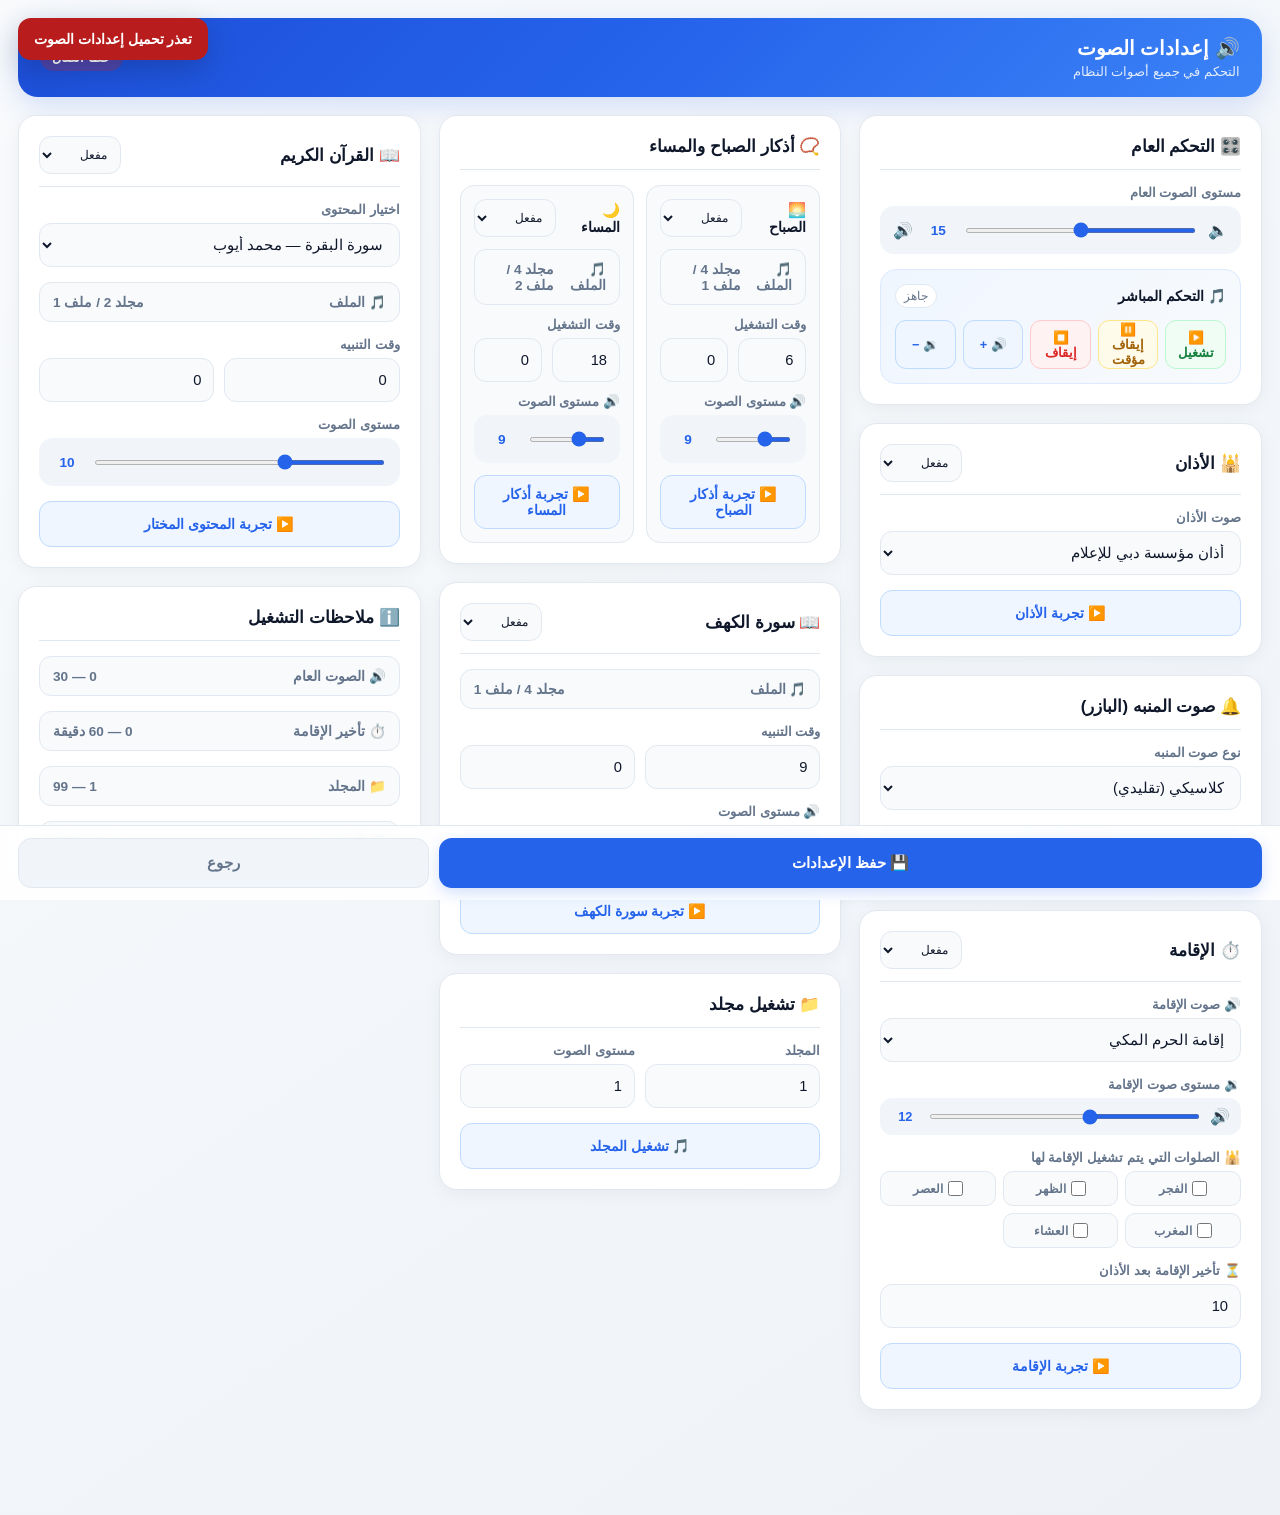
==== commit 1e7fad73: "Add non-blocking buzzer tone system with 12 tones and alarm type selection - Add ToneStep/ToneSequen" ====
--- a/data/web/audio.html
+++ b/data/web/audio.html
@@ -1413,6 +1413,64 @@
 
 
 
+            <!-- BUZZER ALARM -->
+
+            <section class="card">
+
+                <div class="card-header">
+
+                    <h2>
+                        🔔 صوت المنبه (البازر)
+                    </h2>
+
+                </div>
+
+
+                <div class="field-group">
+
+                    <label>
+                        نوع صوت المنبه
+                    </label>
+
+
+                    <select
+                        id="alarmToneType">
+
+                        <option value="0">
+                            كلاسيكي (تقليدي)
+                        </option>
+
+                        <option value="1">
+                            عالي الصوت
+                        </option>
+
+                        <option value="2">
+                            تحذير
+                        </option>
+
+                        <option value="3">
+                            ميلودي
+                        </option>
+
+                    </select>
+
+                </div>
+
+
+                <button
+                    type="button"
+                    class="btn-test"
+                    data-test-endpoint="/api/test/buzzer-alarm"
+                    data-test-message="تم تشغيل المنبه">
+
+                    ▶️ تجربة المنبه
+
+                </button>
+
+            </section>
+
+
+
             <!-- IQAMA -->
 
             <section
@@ -2398,6 +2456,8 @@
         folder: 2,
         file: 3
     },
+
+    alarmToneType: 0,
 
     quran: {
 
@@ -3535,6 +3595,24 @@
 
 
         /* =================================================
+           ALARM TONE TYPE
+        ================================================= */
+
+        audioSettings.alarmToneType =
+            clamp(
+                data.alarmToneType ??
+                DEFAULTS.alarmToneType,
+                0,
+                3
+            );
+
+        setNumber(
+            "alarmToneType",
+            audioSettings.alarmToneType
+        );
+
+
+        /* =================================================
            QURAN
         ================================================= */
 
@@ -4603,6 +4681,21 @@
 
 
         /* -------------------------------------------------
+           ALARM TONE TYPE
+           ------------------------------------------------- */
+
+        alarmToneType:
+            clamp(
+                readNumber(
+                    "alarmToneType",
+                    DEFAULTS.alarmToneType
+                ),
+                0,
+                3
+            ),
+
+
+        /* -------------------------------------------------
            QURAN
            ------------------------------------------------- */
 
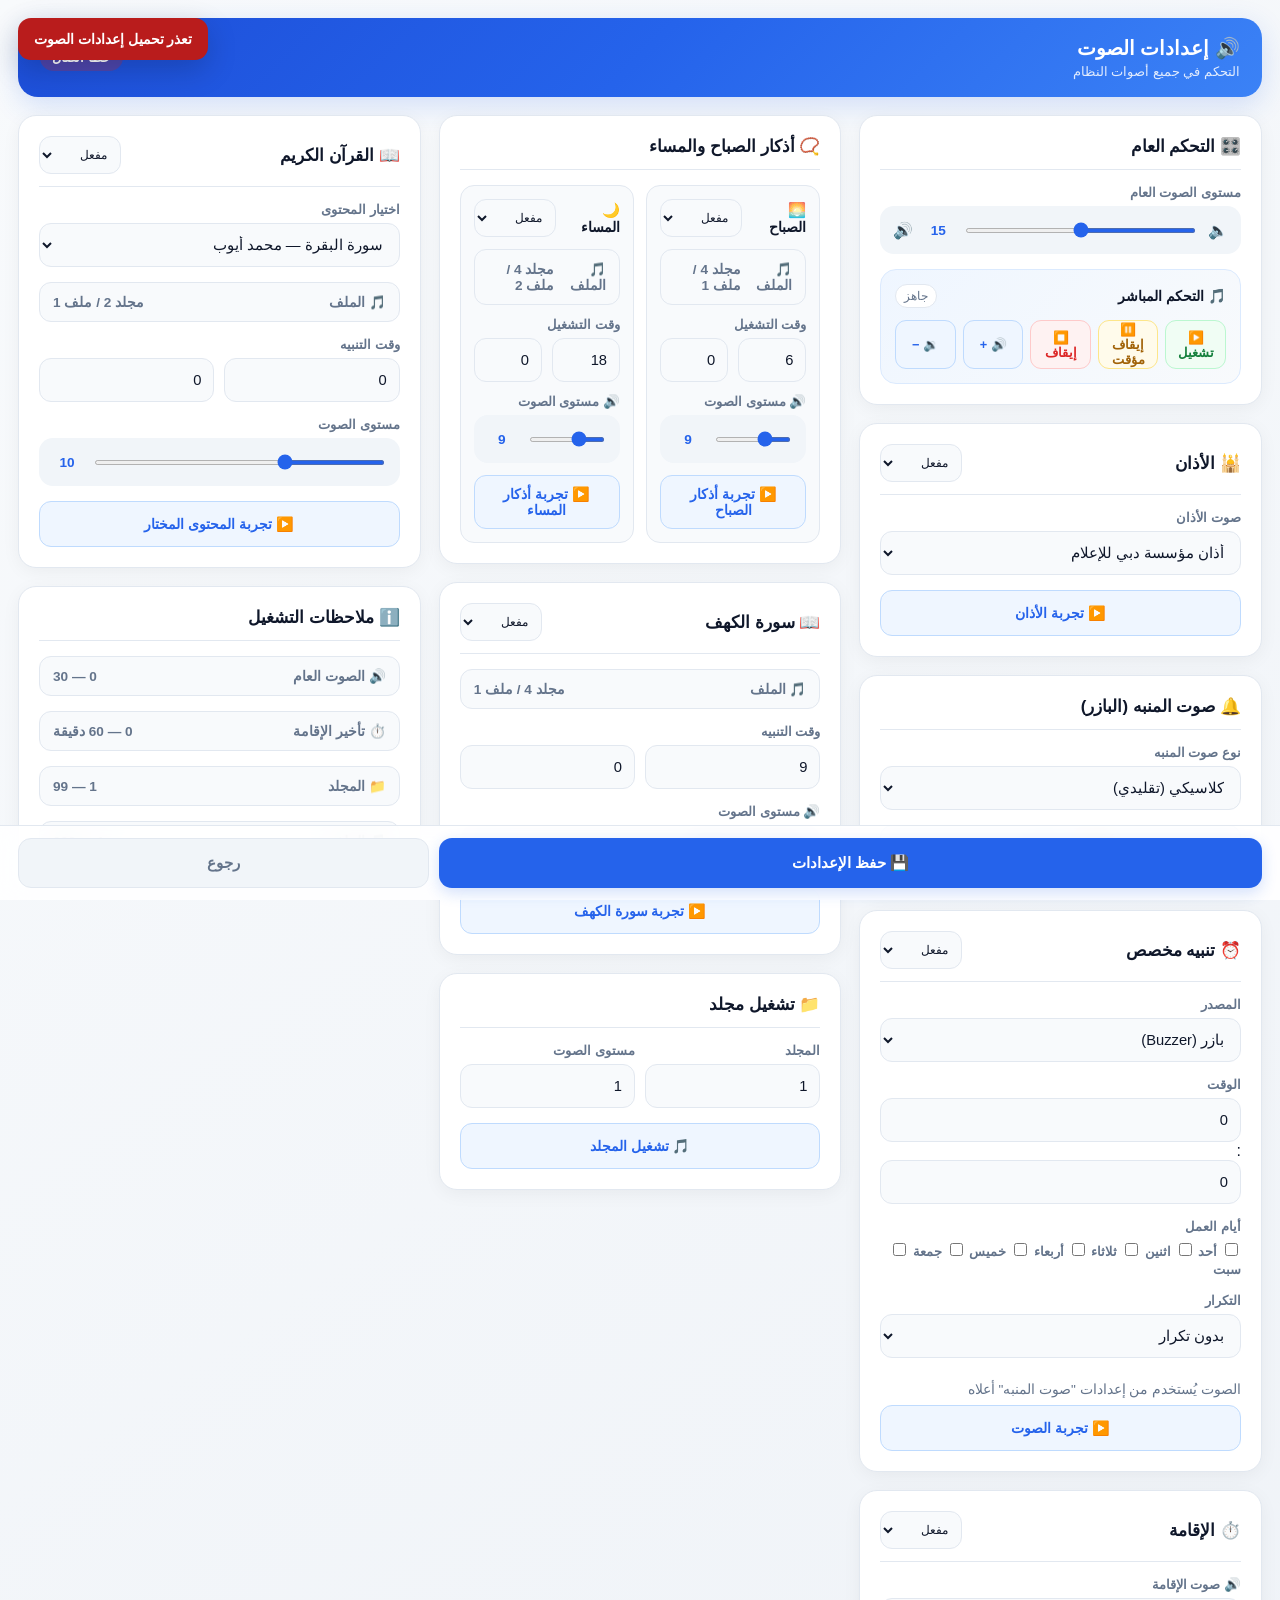
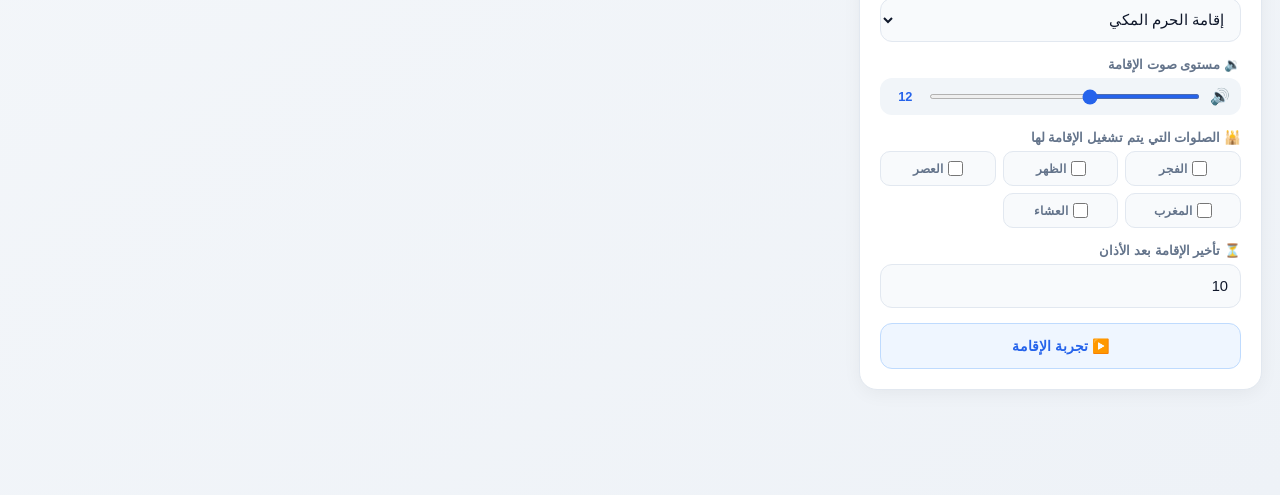
==== commit 3fa18e59: "Add custom alert feature + 4 new alarm tones (v2) - Add 4 new buzzer tones: Gentle(4), AlarmClock(5)" ====
--- a/data/web/audio.html
+++ b/data/web/audio.html
@@ -1452,6 +1452,22 @@
                             ميلودي
                         </option>
 
+                        <option value="4">
+                            هادئ
+                        </option>
+
+                        <option value="5">
+                            منبه سريع
+                        </option>
+
+                        <option value="6">
+                            عاجل
+                        </option>
+
+                        <option value="7">
+                            جرس
+                        </option>
+
                     </select>
 
                 </div>
@@ -1466,6 +1482,307 @@
                     ▶️ تجربة المنبه
 
                 </button>
+
+            </section>
+
+
+
+            <!-- CUSTOM ALERT -->
+
+            <section
+                id="customAlertCard"
+                class="card">
+
+                <div class="card-header">
+
+                    <h2>
+                        ⏰ تنبيه مخصص
+                    </h2>
+
+
+                    <select
+                        id="customAlertEnable"
+                        class="compact-select">
+
+                        <option value="true">
+                            مفعل
+                        </option>
+
+                        <option value="false">
+                            معطل
+                        </option>
+
+                    </select>
+
+                </div>
+
+
+                <div class="field-group">
+
+                    <label>
+                        المصدر
+                    </label>
+
+                    <select
+                        id="customAlertSource">
+
+                        <option value="0">
+                            بازر (Buzzer)
+                        </option>
+
+                        <option value="1">
+                            فايل DFPlayer (F)
+                        </option>
+
+                    </select>
+
+                </div>
+
+
+                <div class="field-group">
+
+                    <label>
+                        الوقت
+                    </label>
+
+                    <div class="time-row">
+
+                        <input
+                            type="number"
+                            id="customAlertHour"
+                            min="0"
+                            max="23"
+                            value="0">
+
+                        <span class="time-sep">:</span>
+
+                        <input
+                            type="number"
+                            id="customAlertMinute"
+                            min="0"
+                            max="59"
+                            value="0">
+
+                    </div>
+
+                </div>
+
+
+                <div class="field-group">
+
+                    <label>
+                        أيام العمل
+                    </label>
+
+                    <div class="days-grid">
+
+                        <label class="day-check">
+                            <input
+                                type="checkbox"
+                                id="customAlertDays0"
+                                value="1">
+                            أحد
+                        </label>
+
+                        <label class="day-check">
+                            <input
+                                type="checkbox"
+                                id="customAlertDays1"
+                                value="2">
+                            اثنين
+                        </label>
+
+                        <label class="day-check">
+                            <input
+                                type="checkbox"
+                                id="customAlertDays2"
+                                value="4">
+                            ثلاثاء
+                        </label>
+
+                        <label class="day-check">
+                            <input
+                                type="checkbox"
+                                id="customAlertDays3"
+                                value="8">
+                            أربعاء
+                        </label>
+
+                        <label class="day-check">
+                            <input
+                                type="checkbox"
+                                id="customAlertDays4"
+                                value="16">
+                            خميس
+                        </label>
+
+                        <label class="day-check">
+                            <input
+                                type="checkbox"
+                                id="customAlertDays5"
+                                value="32">
+                            جمعة
+                        </label>
+
+                        <label class="day-check">
+                            <input
+                                type="checkbox"
+                                id="customAlertDays6"
+                                value="64">
+                            سبت
+                        </label>
+
+                    </div>
+
+                </div>
+
+
+                <div class="field-group">
+
+                    <label>
+                        التكرار
+                    </label>
+
+                    <div class="repeat-row">
+
+                        <select
+                            id="customAlertRepeat">
+
+                            <option value="0">
+                                بدون تكرار
+                            </option>
+
+                            <option value="1">
+                                مرة
+                            </option>
+
+                            <option value="2">
+                                مرتين
+                            </option>
+
+                            <option value="3">
+                                3 مرات
+                            </option>
+
+                            <option value="4">
+                                4 مرات
+                            </option>
+
+                        </select>
+
+
+                        <div
+                            id="customAlertIntervalGroup"
+                            style="display:none;">
+
+                            كل
+
+                            <input
+                                type="number"
+                                id="customAlertInterval"
+                                min="1"
+                                max="60"
+                                value="1">
+
+                            دقيقة
+
+                        </div>
+
+                    </div>
+
+                </div>
+
+
+                <!-- BUZZER SOURCE (B) -->
+
+                <div id="customAlertBuzzerSection">
+
+                    <div class="field-group">
+
+                        <p style="color: var(--muted); font-size: 0.85em; margin: 8px 0;">
+                            الصوت يُستخدم من إعدادات "صوت المنبه" أعلاه
+                        </p>
+
+                    </div>
+
+
+                    <button
+                        type="button"
+                        class="btn-test"
+                        data-test-endpoint="/api/test/buzzer-alarm"
+                        data-test-message="تم تشغيل الصوت">
+
+                        ▶️ تجربة الصوت
+
+                    </button>
+
+                </div>
+
+
+                <!-- FILE SOURCE (F) -->
+
+                <div id="customAlertFileSection"
+                    style="display:none;">
+
+                    <div class="field-group">
+
+                        <label>
+                            الملف
+                        </label>
+
+                        <select
+                            id="customAlertFile">
+
+                            <option value="1">1</option>
+                            <option value="2">2</option>
+                            <option value="3">3</option>
+                            <option value="4">4</option>
+                            <option value="5">5</option>
+                            <option value="6">6</option>
+                            <option value="7">7</option>
+                            <option value="8">8</option>
+                            <option value="9">9</option>
+                            <option value="10">10</option>
+                            <option value="11">11</option>
+
+                        </select>
+
+                    </div>
+
+
+                    <div class="field-group">
+
+                        <label>
+                            🔊 مستوى الصوت
+                        </label>
+
+                        <input
+                            type="range"
+                            id="customAlertVolume"
+                            min="0"
+                            max="30"
+                            value="15">
+
+                        <span
+                            id="customAlertVolumeValue">
+                            15
+                        </span>
+
+                    </div>
+
+
+                    <button
+                        type="button"
+                        class="btn-test"
+                        data-test-endpoint="/api/test/custom-alert-file"
+                        data-test-message="تم تشغيل الملف">
+
+                        ▶️ تجربة الملف
+
+                    </button>
+
+                </div>
+
 
             </section>
 
@@ -2459,6 +2776,18 @@
 
     alarmToneType: 0,
 
+    customAlert: {
+        enable: false,
+        source: 0,
+        hour: 0,
+        minute: 0,
+        days: 127,
+        repeat: 0,
+        interval: 1,
+        file: 1,
+        volume: 15
+    },
+
     quran: {
 
         baqarah: {
@@ -2626,6 +2955,126 @@
 }
 
 
+function readSelect(
+    id,
+    fallback = 0
+) {
+
+    const element =
+        getElement(id);
+
+    if (!element) {
+        return fallback;
+    }
+
+
+    const value =
+        Number(element.value);
+
+
+    return Number.isFinite(value)
+        ? value
+        : fallback;
+
+}
+
+
+function collectCustomAlertDays() {
+
+    let days = 0;
+
+    for (let i = 0; i < 7; i++) {
+
+        const cb =
+            getElement(
+                "customAlertDays" + i
+            );
+
+        if (cb && cb.checked) {
+
+            days |=
+                parseInt(cb.value);
+
+        }
+
+    }
+
+    return days;
+
+}
+
+
+function updateCustomAlertDays(days) {
+
+    for (let i = 0; i < 7; i++) {
+
+        const cb =
+            getElement(
+                "customAlertDays" + i
+            );
+
+        if (cb) {
+
+            cb.checked =
+                (days & parseInt(cb.value))
+                !== 0;
+
+        }
+
+    }
+
+}
+
+
+function updateCustomAlertSourceUI(source) {
+
+    const isBuzzer =
+        source === 0;
+
+    const buzzerSection =
+        getElement(
+            "customAlertBuzzerSection"
+        );
+
+    const fileSection =
+        getElement(
+            "customAlertFileSection"
+        );
+
+    if (buzzerSection) {
+
+        buzzerSection.style.display =
+            isBuzzer ? "" : "none";
+
+    }
+
+    if (fileSection) {
+
+        fileSection.style.display =
+            isBuzzer ? "none" : "";
+
+    }
+
+}
+
+
+function updateCustomAlertRepeatUI(repeat) {
+
+    const group =
+        getElement(
+            "customAlertIntervalGroup"
+        );
+
+    if (group) {
+
+        group.style.display =
+            repeat > 0 ? "" : "none";
+
+    }
+
+}
+
+
 function clamp(
     value,
     min,
@@ -2718,6 +3167,11 @@
         [
             "quranVolume",
             "quranVolumeValue"
+        ],
+
+        [
+            "customAlertVolume",
+            "customAlertVolumeValue"
         ]
 
     ];
@@ -3603,12 +4057,137 @@
                 data.alarmToneType ??
                 DEFAULTS.alarmToneType,
                 0,
-                3
+                7
             );
 
-        setNumber(
+        setSelect(
             "alarmToneType",
             audioSettings.alarmToneType
+        );
+
+
+        /* =================================================
+           CUSTOM ALERT
+        ================================================= */
+
+        audioSettings.customAlert.enable =
+            data.customAlertEnable ??
+            DEFAULTS.customAlert.enable;
+
+        audioSettings.customAlert.source =
+            clamp(
+                data.customAlertSource ??
+                DEFAULTS.customAlert.source,
+                0,
+                1
+            );
+
+        audioSettings.customAlert.hour =
+            clamp(
+                data.customAlertHour ??
+                DEFAULTS.customAlert.hour,
+                0,
+                23
+            );
+
+        audioSettings.customAlert.minute =
+            clamp(
+                data.customAlertMinute ??
+                DEFAULTS.customAlert.minute,
+                0,
+                59
+            );
+
+        audioSettings.customAlert.days =
+            clamp(
+                data.customAlertDays ??
+                DEFAULTS.customAlert.days,
+                0,
+                127
+            );
+
+        audioSettings.customAlert.repeat =
+            clamp(
+                data.customAlertRepeat ??
+                DEFAULTS.customAlert.repeat,
+                0,
+                4
+            );
+
+        audioSettings.customAlert.interval =
+            clamp(
+                data.customAlertInterval ??
+                DEFAULTS.customAlert.interval,
+                1,
+                60
+            );
+
+        audioSettings.customAlert.file =
+            clamp(
+                data.customAlertFile ??
+                DEFAULTS.customAlert.file,
+                1,
+                11
+            );
+
+        audioSettings.customAlert.volume =
+            clamp(
+                data.customAlertVolume ??
+                DEFAULTS.customAlert.volume,
+                0,
+                30
+            );
+
+        setSelect(
+            "customAlertEnable",
+            audioSettings.customAlert.enable
+        );
+
+        setSelect(
+            "customAlertSource",
+            audioSettings.customAlert.source
+        );
+
+        setNumber(
+            "customAlertHour",
+            audioSettings.customAlert.hour
+        );
+
+        setNumber(
+            "customAlertMinute",
+            audioSettings.customAlert.minute
+        );
+
+        updateCustomAlertDays(
+            audioSettings.customAlert.days
+        );
+
+        setSelect(
+            "customAlertRepeat",
+            audioSettings.customAlert.repeat
+        );
+
+        setNumber(
+            "customAlertInterval",
+            audioSettings.customAlert.interval
+        );
+
+        setSelect(
+            "customAlertFile",
+            audioSettings.customAlert.file
+        );
+
+        setNumber(
+            "customAlertVolume",
+            audioSettings.customAlert.volume
+        );
+
+        updateCustomAlertSourceUI(
+            audioSettings.customAlert.source
+        );
+
+        updateCustomAlertRepeatUI(
+            audioSettings.customAlert.repeat
         );
 
 
@@ -4686,12 +5265,100 @@
 
         alarmToneType:
             clamp(
-                readNumber(
+                readSelect(
                     "alarmToneType",
                     DEFAULTS.alarmToneType
                 ),
                 0,
-                3
+                7
+            ),
+
+
+        /* -------------------------------------------------
+           CUSTOM ALERT
+           ------------------------------------------------- */
+
+        customAlertEnable:
+            readBool(
+                "customAlertEnable",
+                DEFAULTS.customAlert.enable
+            ),
+
+        customAlertSource:
+            clamp(
+                readSelect(
+                    "customAlertSource",
+                    DEFAULTS.customAlert.source
+                ),
+                0,
+                1
+            ),
+
+        customAlertHour:
+            clamp(
+                readNumber(
+                    "customAlertHour",
+                    DEFAULTS.customAlert.hour
+                ),
+                0,
+                23
+            ),
+
+        customAlertMinute:
+            clamp(
+                readNumber(
+                    "customAlertMinute",
+                    DEFAULTS.customAlert.minute
+                ),
+                0,
+                59
+            ),
+
+        customAlertDays:
+            clamp(
+                collectCustomAlertDays(),
+                0,
+                127
+            ),
+
+        customAlertRepeat:
+            clamp(
+                readSelect(
+                    "customAlertRepeat",
+                    DEFAULTS.customAlert.repeat
+                ),
+                0,
+                4
+            ),
+
+        customAlertInterval:
+            clamp(
+                readNumber(
+                    "customAlertInterval",
+                    DEFAULTS.customAlert.interval
+                ),
+                1,
+                60
+            ),
+
+        customAlertFile:
+            clamp(
+                readSelect(
+                    "customAlertFile",
+                    DEFAULTS.customAlert.file
+                ),
+                1,
+                11
+            ),
+
+        customAlertVolume:
+            clamp(
+                readNumber(
+                    "customAlertVolume",
+                    DEFAULTS.customAlert.volume
+                ),
+                0,
+                30
             ),
 
 
@@ -4993,6 +5660,11 @@
         [
             "quranEnable",
             "quranCard"
+        ],
+
+        [
+            "customAlertEnable",
+            "customAlertCard"
         ]
 
     ].forEach(
@@ -5100,6 +5772,50 @@
     );
 
 
+    /* Custom Alert: Source toggle */
+
+    getElement(
+        "customAlertSource"
+    )?.addEventListener(
+        "change",
+        () => {
+
+            const source =
+                readSelect(
+                    "customAlertSource",
+                    0
+                );
+
+            updateCustomAlertSourceUI(
+                source
+            );
+
+        }
+    );
+
+
+    /* Custom Alert: Repeat toggle */
+
+    getElement(
+        "customAlertRepeat"
+    )?.addEventListener(
+        "change",
+        () => {
+
+            const repeat =
+                readSelect(
+                    "customAlertRepeat",
+                    0
+                );
+
+            updateCustomAlertRepeatUI(
+                repeat
+            );
+
+        }
+    );
+
+
     /* Folder */
 
     getElement(
